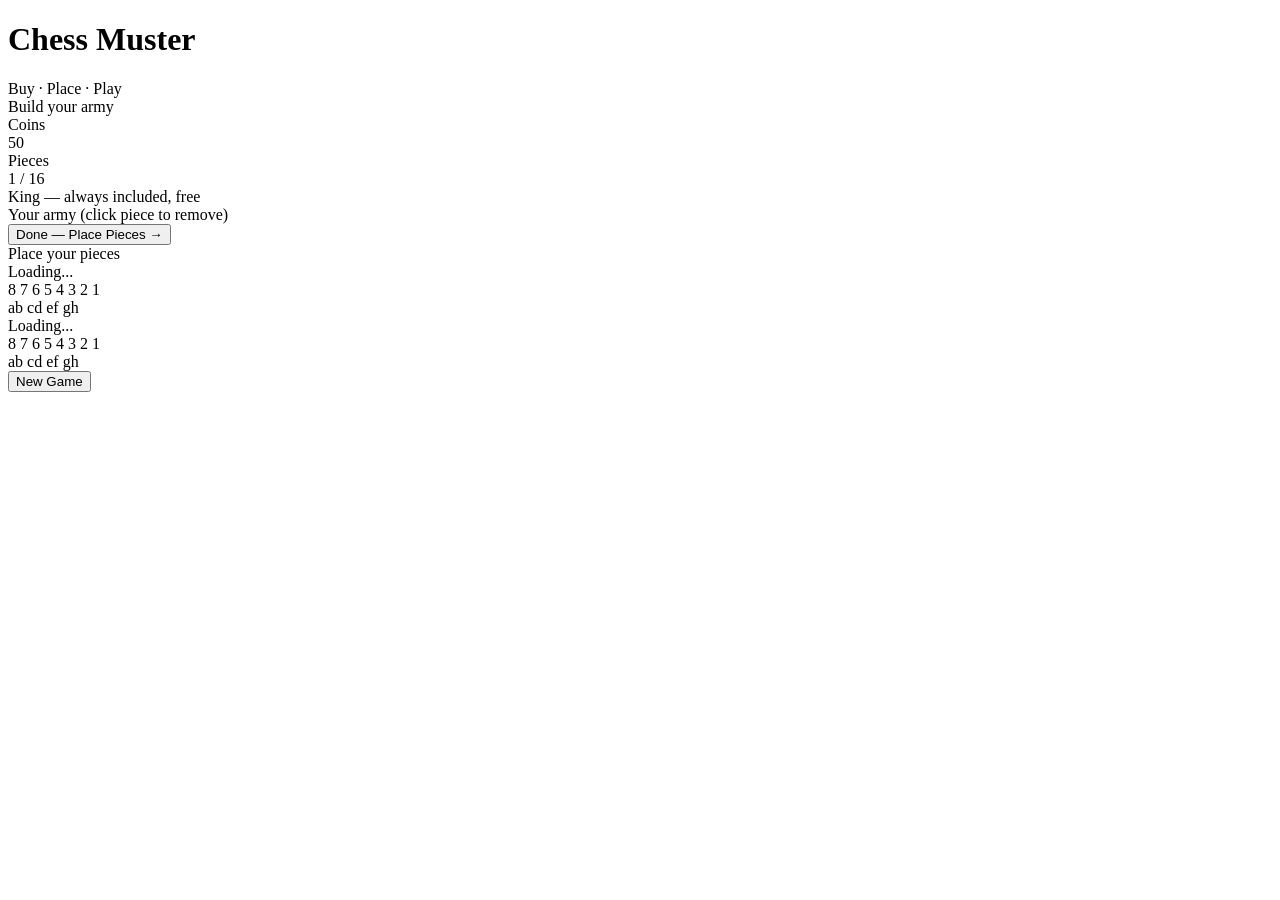
==== index.html @ 44d0936c "Rename index.htm to index.html" ====
<!DOCTYPE html>
<html lang="en"><head>
<meta http-equiv="content-type" content="text/html; charset=UTF-8">
  <meta charset="UTF-8">
  <meta name="viewport" content="width=device-width, initial-scale=1.0">
  <title>Chess Muster</title>
  <link rel="stylesheet" href="index_files/style.css">
</head>
<body>

<header>
  <h1>Chess Muster</h1>
  <span>Buy · Place · Play</span>
</header>

<!-- ─── BUY SCREEN ─────────────────────────────────────────── -->
<div id="buyScreen" class="screen">
  <div class="screen-title">Build your army</div>

  <div class="buy-header">
    <div class="buy-stat">
      <div class="buy-stat-label">Coins</div>
      <div class="buy-stat-value" id="coinCount">50</div>
    </div>
    <div class="buy-stat">
      <div class="buy-stat-label">Pieces</div>
      <div class="buy-stat-value" id="pieceCount">1 / 16</div>
    </div>
  </div>

  <div class="king-row">
    <div id="kingDisplay"></div>
    <span>King — always included, free</span>
  </div>

  <div id="shopItems" class="shop-grid"></div>

  <div class="purchase-section">
    <div class="purchase-label">Your army (click piece to remove)</div>
    <div id="purchaseList" class="purchase-list"></div>
  </div>

  <button class="btn" id="buyDoneBtn" onclick="finishBuy()">
    Done — Place Pieces →
  </button>
</div>

<!-- ─── PLACE SCREEN ───────────────────────────────────────── -->
<div id="placeScreen" class="screen">
  <div class="screen-title">Place your pieces</div>

  <div class="place-info">
    <div id="nextPieceDisplay"></div>
    <div>
      <div id="nextPieceLabel"></div>
      <div id="placeStatus">Loading...</div>
    </div>
  </div>

  <div class="board-wrap">
    <div class="board-coords-side">
      <span class="coord-side">8</span>
      <span class="coord-side">7</span>
      <span class="coord-side">6</span>
      <span class="coord-side">5</span>
      <span class="coord-side">4</span>
      <span class="coord-side">3</span>
      <span class="coord-side">2</span>
      <span class="coord-side">1</span>
    </div>
    <div id="placeBoard" class="board"></div>
    <div class="board-coords">
      <span class="coord">a</span><span class="coord">b</span>
      <span class="coord">c</span><span class="coord">d</span>
      <span class="coord">e</span><span class="coord">f</span>
      <span class="coord">g</span><span class="coord">h</span>
    </div>
  </div>
</div>

<!-- ─── PLAY SCREEN ────────────────────────────────────────── -->
<div id="playScreen" class="screen">

  <div class="play-info">
    <div id="playStatus">Loading...</div>
    <div class="material-count">
      <span id="capturedWhite"></span>
      <span id="capturedBlack"></span>
    </div>
  </div>

  <div class="board-wrap">
    <div class="board-coords-side">
      <span class="coord-side">8</span>
      <span class="coord-side">7</span>
      <span class="coord-side">6</span>
      <span class="coord-side">5</span>
      <span class="coord-side">4</span>
      <span class="coord-side">3</span>
      <span class="coord-side">2</span>
      <span class="coord-side">1</span>
    </div>
    <div id="playBoard" class="board"></div>
    <div class="board-coords">
      <span class="coord">a</span><span class="coord">b</span>
      <span class="coord">c</span><span class="coord">d</span>
      <span class="coord">e</span><span class="coord">f</span>
      <span class="coord">g</span><span class="coord">h</span>
    </div>
  </div>

  <button class="btn btn-ghost" onclick="newGame()">New Game</button>
</div>

<!-- ─── Promotion picker (overlay) ───────────────────────────── -->
<div id="promotionPicker"></div>

<!-- ─── Scripts ──────────────────────────────────────────────── -->
<script src="index_files/utils.js"></script>
<script src="index_files/chess.js"></script>
<script src="index_files/ai.js"></script>
<script src="index_files/game.js"></script>
<script>
  // Polyfill Array.prototype.find for older browsers
  if (!Array.prototype.find) {
    Array.prototype.find = function(fn) {
      for (var i = 0; i < this.length; i++)
        if (fn(this[i], i, this)) return this[i];
    };
  }
  init();
</script>


</body></html>
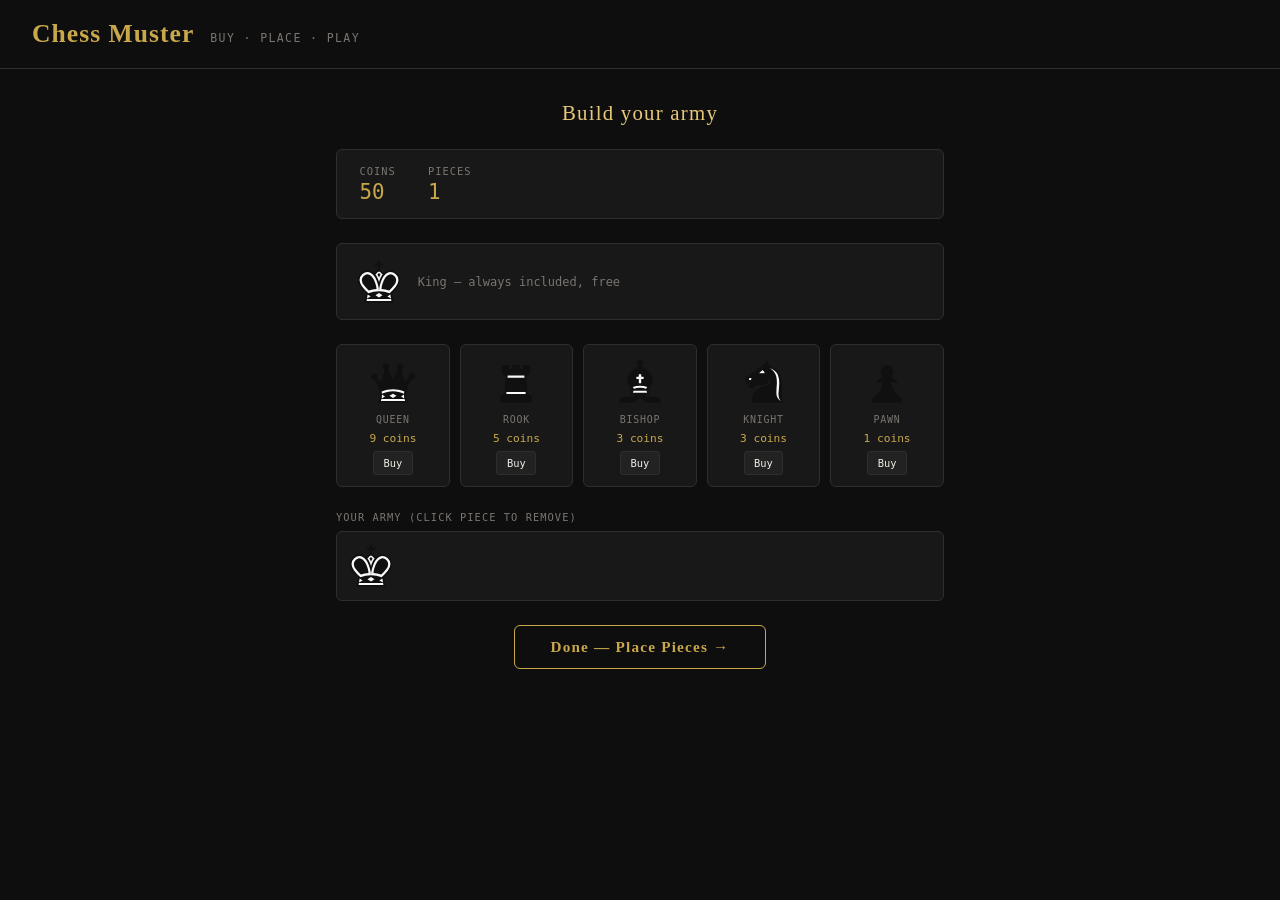
==== commit 007464d0: "Add files via upload" ====
--- a/index.html
+++ b/index.html
@@ -1,135 +1,134 @@
-<!DOCTYPE html>
-<html lang="en"><head>
-<meta http-equiv="content-type" content="text/html; charset=UTF-8">
-  <meta charset="UTF-8">
-  <meta name="viewport" content="width=device-width, initial-scale=1.0">
-  <title>Chess Muster</title>
-  <link rel="stylesheet" href="index_files/style.css">
-</head>
-<body>
-
-<header>
-  <h1>Chess Muster</h1>
-  <span>Buy · Place · Play</span>
-</header>
-
-<!-- ─── BUY SCREEN ─────────────────────────────────────────── -->
-<div id="buyScreen" class="screen">
-  <div class="screen-title">Build your army</div>
-
-  <div class="buy-header">
-    <div class="buy-stat">
-      <div class="buy-stat-label">Coins</div>
-      <div class="buy-stat-value" id="coinCount">50</div>
-    </div>
-    <div class="buy-stat">
-      <div class="buy-stat-label">Pieces</div>
-      <div class="buy-stat-value" id="pieceCount">1 / 16</div>
-    </div>
-  </div>
-
-  <div class="king-row">
-    <div id="kingDisplay"></div>
-    <span>King — always included, free</span>
-  </div>
-
-  <div id="shopItems" class="shop-grid"></div>
-
-  <div class="purchase-section">
-    <div class="purchase-label">Your army (click piece to remove)</div>
-    <div id="purchaseList" class="purchase-list"></div>
-  </div>
-
-  <button class="btn" id="buyDoneBtn" onclick="finishBuy()">
-    Done — Place Pieces →
-  </button>
-</div>
-
-<!-- ─── PLACE SCREEN ───────────────────────────────────────── -->
-<div id="placeScreen" class="screen">
-  <div class="screen-title">Place your pieces</div>
-
-  <div class="place-info">
-    <div id="nextPieceDisplay"></div>
-    <div>
-      <div id="nextPieceLabel"></div>
-      <div id="placeStatus">Loading...</div>
-    </div>
-  </div>
-
-  <div class="board-wrap">
-    <div class="board-coords-side">
-      <span class="coord-side">8</span>
-      <span class="coord-side">7</span>
-      <span class="coord-side">6</span>
-      <span class="coord-side">5</span>
-      <span class="coord-side">4</span>
-      <span class="coord-side">3</span>
-      <span class="coord-side">2</span>
-      <span class="coord-side">1</span>
-    </div>
-    <div id="placeBoard" class="board"></div>
-    <div class="board-coords">
-      <span class="coord">a</span><span class="coord">b</span>
-      <span class="coord">c</span><span class="coord">d</span>
-      <span class="coord">e</span><span class="coord">f</span>
-      <span class="coord">g</span><span class="coord">h</span>
-    </div>
-  </div>
-</div>
-
-<!-- ─── PLAY SCREEN ────────────────────────────────────────── -->
-<div id="playScreen" class="screen">
-
-  <div class="play-info">
-    <div id="playStatus">Loading...</div>
-    <div class="material-count">
-      <span id="capturedWhite"></span>
-      <span id="capturedBlack"></span>
-    </div>
-  </div>
-
-  <div class="board-wrap">
-    <div class="board-coords-side">
-      <span class="coord-side">8</span>
-      <span class="coord-side">7</span>
-      <span class="coord-side">6</span>
-      <span class="coord-side">5</span>
-      <span class="coord-side">4</span>
-      <span class="coord-side">3</span>
-      <span class="coord-side">2</span>
-      <span class="coord-side">1</span>
-    </div>
-    <div id="playBoard" class="board"></div>
-    <div class="board-coords">
-      <span class="coord">a</span><span class="coord">b</span>
-      <span class="coord">c</span><span class="coord">d</span>
-      <span class="coord">e</span><span class="coord">f</span>
-      <span class="coord">g</span><span class="coord">h</span>
-    </div>
-  </div>
-
-  <button class="btn btn-ghost" onclick="newGame()">New Game</button>
-</div>
-
-<!-- ─── Promotion picker (overlay) ───────────────────────────── -->
-<div id="promotionPicker"></div>
-
-<!-- ─── Scripts ──────────────────────────────────────────────── -->
-<script src="index_files/utils.js"></script>
-<script src="index_files/chess.js"></script>
-<script src="index_files/ai.js"></script>
-<script src="index_files/game.js"></script>
-<script>
-  // Polyfill Array.prototype.find for older browsers
-  if (!Array.prototype.find) {
-    Array.prototype.find = function(fn) {
-      for (var i = 0; i < this.length; i++)
-        if (fn(this[i], i, this)) return this[i];
-    };
-  }
-  init();
-</script>
-
-
-</body></html>
+<!DOCTYPE html>
+<html lang="en">
+<head>
+  <meta charset="UTF-8"/>
+  <meta name="viewport" content="width=device-width, initial-scale=1.0"/>
+  <title>Chess Muster</title>
+  <link rel="stylesheet" href="css/style.css"/>
+</head>
+<body>
+
+<header>
+  <h1>Chess Muster</h1>
+  <span>Buy · Place · Play</span>
+</header>
+
+<!-- ─── BUY SCREEN ─────────────────────────────────────────── -->
+<div id="buyScreen" class="screen">
+  <div class="screen-title">Build your army</div>
+
+  <div class="buy-header">
+    <div class="buy-stat">
+      <div class="buy-stat-label">Coins</div>
+      <div class="buy-stat-value" id="coinCount">50</div>
+    </div>
+    <div class="buy-stat">
+      <div class="buy-stat-label">Pieces</div>
+      <div class="buy-stat-value" id="pieceCount">1 / 16</div>
+    </div>
+  </div>
+
+  <div class="king-row">
+    <div id="kingDisplay"></div>
+    <span>King — always included, free</span>
+  </div>
+
+  <div id="shopItems" class="shop-grid"></div>
+
+  <div class="purchase-section">
+    <div class="purchase-label">Your army (click piece to remove)</div>
+    <div id="purchaseList" class="purchase-list"></div>
+  </div>
+
+  <button class="btn" id="buyDoneBtn" onclick="finishBuy()">
+    Done — Place Pieces →
+  </button>
+</div>
+
+<!-- ─── PLACE SCREEN ───────────────────────────────────────── -->
+<div id="placeScreen" class="screen">
+  <div class="screen-title">Place your pieces</div>
+
+  <div class="place-info">
+    <div id="nextPieceDisplay"></div>
+    <div>
+      <div id="nextPieceLabel"></div>
+      <div id="placeStatus">Loading...</div>
+    </div>
+  </div>
+
+  <div class="board-wrap">
+    <div class="board-coords-side">
+      <span class="coord-side">8</span>
+      <span class="coord-side">7</span>
+      <span class="coord-side">6</span>
+      <span class="coord-side">5</span>
+      <span class="coord-side">4</span>
+      <span class="coord-side">3</span>
+      <span class="coord-side">2</span>
+      <span class="coord-side">1</span>
+    </div>
+    <div id="placeBoard" class="board"></div>
+    <div class="board-coords">
+      <span class="coord">a</span><span class="coord">b</span>
+      <span class="coord">c</span><span class="coord">d</span>
+      <span class="coord">e</span><span class="coord">f</span>
+      <span class="coord">g</span><span class="coord">h</span>
+    </div>
+  </div>
+</div>
+
+<!-- ─── PLAY SCREEN ────────────────────────────────────────── -->
+<div id="playScreen" class="screen">
+
+  <div class="play-info">
+    <div id="playStatus">Loading...</div>
+    <div class="material-count">
+      <span id="capturedWhite"></span>
+      <span id="capturedBlack"></span>
+    </div>
+  </div>
+
+  <div class="board-wrap">
+    <div class="board-coords-side">
+      <span class="coord-side">8</span>
+      <span class="coord-side">7</span>
+      <span class="coord-side">6</span>
+      <span class="coord-side">5</span>
+      <span class="coord-side">4</span>
+      <span class="coord-side">3</span>
+      <span class="coord-side">2</span>
+      <span class="coord-side">1</span>
+    </div>
+    <div id="playBoard" class="board"></div>
+    <div class="board-coords">
+      <span class="coord">a</span><span class="coord">b</span>
+      <span class="coord">c</span><span class="coord">d</span>
+      <span class="coord">e</span><span class="coord">f</span>
+      <span class="coord">g</span><span class="coord">h</span>
+    </div>
+  </div>
+
+  <button class="btn btn-ghost" onclick="newGame()">New Game</button>
+</div>
+
+<!-- ─── Promotion picker (overlay) ───────────────────────────── -->
+<div id="promotionPicker"></div>
+
+<!-- ─── Scripts ──────────────────────────────────────────────── -->
+<script src="js/utils.js"></script>
+<script src="js/chess.js"></script>
+<script src="js/ai.js"></script>
+<script src="js/game.js"></script>
+<script>
+  // Polyfill Array.prototype.find for older browsers
+  if (!Array.prototype.find) {
+    Array.prototype.find = function(fn) {
+      for (var i = 0; i < this.length; i++)
+        if (fn(this[i], i, this)) return this[i];
+    };
+  }
+  init();
+</script>
+</body>
+</html>
--- a/css/style.css
+++ b/css/style.css
@@ -0,0 +1,420 @@
+/* style.css — Chess Draft */
+
+@import url('https://fonts.googleapis.com/css2?family=Playfair+Display:wght@400;700;900&family=DM+Mono:wght@300;400;500&display=swap');
+
+/* ─── Variables ─────────────────────────────────────────────── */
+:root {
+  --bg:        #0e0e0e;
+  --surface:   #181818;
+  --surface2:  #222222;
+  --border:    #2e2e2e;
+  --accent:    #c9a84c;
+  --accent2:   #e8c97a;
+  --text:      #f0ede6;
+  --muted:     #7a7570;
+  --light-sq:  #f0d9b5;
+  --dark-sq:   #b58863;
+  --selected:  #f6f669;
+  --move-hint: rgba(20, 85, 30, 0.5);
+  --capture:   rgba(180, 30, 30, 0.6);
+  --check:     rgba(220, 40, 40, 0.75);
+  --valid-place: rgba(80, 200, 120, 0.35);
+  --radius:    6px;
+  --board-size: min(480px, 92vw);
+}
+
+/* ─── Reset & base ──────────────────────────────────────────── */
+*, *::before, *::after { box-sizing: border-box; margin: 0; padding: 0; }
+
+body {
+  background: var(--bg);
+  color: var(--text);
+  font-family: 'DM Mono', monospace;
+  min-height: 100vh;
+  display: flex;
+  flex-direction: column;
+  align-items: center;
+}
+
+/* ─── Header ────────────────────────────────────────────────── */
+header {
+  width: 100%;
+  padding: 1.2rem 2rem;
+  border-bottom: 1px solid var(--border);
+  display: flex;
+  align-items: baseline;
+  gap: 1rem;
+}
+
+header h1 {
+  font-family: 'Playfair Display', serif;
+  font-size: 1.6rem;
+  font-weight: 900;
+  letter-spacing: 0.04em;
+  color: var(--accent);
+}
+
+header span {
+  font-size: 0.72rem;
+  color: var(--muted);
+  letter-spacing: 0.12em;
+  text-transform: uppercase;
+}
+
+/* ─── Screens ───────────────────────────────────────────────── */
+.screen {
+  display: none;
+  flex-direction: column;
+  align-items: center;
+  width: 100%;
+  max-width: 640px;
+  padding: 2rem 1rem 3rem;
+  gap: 1.5rem;
+}
+
+.screen-title {
+  font-family: 'Playfair Display', serif;
+  font-size: 1.3rem;
+  color: var(--accent2);
+  letter-spacing: 0.06em;
+  text-align: center;
+}
+
+/* ─── Buy Screen ────────────────────────────────────────────── */
+.buy-header {
+  display: flex;
+  gap: 2rem;
+  align-items: center;
+  background: var(--surface);
+  border: 1px solid var(--border);
+  border-radius: var(--radius);
+  padding: 0.9rem 1.4rem;
+  width: 100%;
+}
+
+.buy-stat {
+  display: flex;
+  flex-direction: column;
+  gap: 0.2rem;
+}
+
+.buy-stat-label {
+  font-size: 0.65rem;
+  color: var(--muted);
+  text-transform: uppercase;
+  letter-spacing: 0.1em;
+}
+
+.buy-stat-value {
+  font-size: 1.3rem;
+  color: var(--accent);
+  font-weight: 500;
+}
+
+.king-row {
+  display: flex;
+  align-items: center;
+  gap: 0.8rem;
+  background: var(--surface);
+  border: 1px solid var(--border);
+  border-radius: var(--radius);
+  padding: 0.7rem 1rem;
+  width: 100%;
+  font-size: 0.75rem;
+  color: var(--muted);
+}
+
+.shop-grid {
+  display: grid;
+  grid-template-columns: repeat(5, 1fr);
+  gap: 0.6rem;
+  width: 100%;
+}
+
+.shop-item {
+  background: var(--surface);
+  border: 1px solid var(--border);
+  border-radius: var(--radius);
+  padding: 0.7rem 0.4rem;
+  display: flex;
+  flex-direction: column;
+  align-items: center;
+  gap: 0.4rem;
+  transition: border-color 0.15s;
+}
+
+.shop-item:not(.disabled):hover {
+  border-color: var(--accent);
+}
+
+.shop-item.disabled { opacity: 0.35; }
+
+.shop-piece { display: flex; justify-content: center; }
+
+.shop-name {
+  font-size: 0.62rem;
+  color: var(--muted);
+  text-transform: uppercase;
+  letter-spacing: 0.08em;
+}
+
+.shop-cost {
+  font-size: 0.7rem;
+  color: var(--accent);
+}
+
+.shop-btn {
+  background: var(--surface2);
+  border: 1px solid var(--border);
+  color: var(--text);
+  font-family: 'DM Mono', monospace;
+  font-size: 0.65rem;
+  padding: 0.3rem 0.6rem;
+  border-radius: 3px;
+  cursor: pointer;
+  transition: background 0.15s, border-color 0.15s;
+}
+
+.shop-btn:not([disabled]):hover {
+  background: var(--accent);
+  color: #000;
+  border-color: var(--accent);
+}
+
+.shop-btn[disabled] { cursor: not-allowed; }
+
+/* Purchased pieces */
+.purchase-section {
+  width: 100%;
+}
+
+.purchase-label {
+  font-size: 0.65rem;
+  color: var(--muted);
+  text-transform: uppercase;
+  letter-spacing: 0.1em;
+  margin-bottom: 0.5rem;
+}
+
+.purchase-list {
+  display: flex;
+  flex-wrap: wrap;
+  gap: 0.4rem;
+  min-height: 56px;
+  background: var(--surface);
+  border: 1px solid var(--border);
+  border-radius: var(--radius);
+  padding: 0.5rem;
+}
+
+.purchased-piece {
+  cursor: pointer;
+  transition: opacity 0.15s;
+  border-radius: 3px;
+}
+
+.purchased-piece:hover { opacity: 0.6; }
+
+/* ─── Buttons ───────────────────────────────────────────────── */
+.btn {
+  font-family: 'Playfair Display', serif;
+  font-size: 0.95rem;
+  font-weight: 700;
+  letter-spacing: 0.08em;
+  padding: 0.75rem 2.2rem;
+  border: 1px solid var(--accent);
+  background: transparent;
+  color: var(--accent);
+  border-radius: var(--radius);
+  cursor: pointer;
+  transition: background 0.15s, color 0.15s;
+}
+
+.btn:hover:not([disabled]) {
+  background: var(--accent);
+  color: #000;
+}
+
+.btn[disabled] { opacity: 0.35; cursor: not-allowed; }
+
+.btn-ghost {
+  border-color: var(--border);
+  color: var(--muted);
+}
+
+.btn-ghost:hover:not([disabled]) {
+  background: var(--surface2);
+  color: var(--text);
+}
+
+/* ─── Place Screen ──────────────────────────────────────────── */
+.place-info {
+  display: flex;
+  align-items: center;
+  gap: 1rem;
+  width: 100%;
+  background: var(--surface);
+  border: 1px solid var(--border);
+  border-radius: var(--radius);
+  padding: 0.8rem 1rem;
+}
+
+#nextPieceLabel {
+  font-size: 0.72rem;
+  color: var(--accent);
+  text-transform: uppercase;
+  letter-spacing: 0.1em;
+}
+
+#placeStatus {
+  font-size: 0.78rem;
+  color: var(--text);
+}
+
+/* ─── Board ─────────────────────────────────────────────────── */
+.board-wrap {
+  position: relative;
+  width: var(--board-size);
+}
+
+.board {
+  display: grid;
+  grid-template-columns: repeat(8, 1fr);
+  width: var(--board-size);
+  height: var(--board-size);
+  border: 2px solid var(--border);
+  border-radius: 2px;
+  overflow: hidden;
+  box-shadow: 0 8px 40px rgba(0,0,0,0.6);
+}
+
+.square {
+  display: flex;
+  align-items: center;
+  justify-content: center;
+  cursor: default;
+  position: relative;
+  transition: filter 0.1s;
+}
+
+.square.light { background: var(--light-sq); }
+.square.dark  { background: var(--dark-sq); }
+
+.square.selected { outline: 3px solid var(--selected); outline-offset: -3px; }
+
+.square.move-hint::after {
+  content: '';
+  position: absolute;
+  width: 32%;
+  height: 32%;
+  background: var(--move-hint);
+  border-radius: 50%;
+}
+
+.square.capture-hint { outline: 3px solid rgba(180,30,30,0.7); outline-offset: -3px; }
+
+.square.in-check { background: var(--check) !important; }
+
+.square.valid-place {
+  background-color: var(--valid-place) !important;
+  cursor: pointer;
+}
+
+.square.valid-place:hover { filter: brightness(1.15); cursor: pointer; }
+.square:not(.valid-place):not(.move-hint):not(.capture-hint) { }
+
+/* Board coords */
+.board-coords {
+  display: grid;
+  grid-template-columns: repeat(8, 1fr);
+  width: var(--board-size);
+}
+
+.coord {
+  text-align: center;
+  font-size: 0.6rem;
+  color: var(--muted);
+  padding: 2px 0;
+  font-family: 'DM Mono', monospace;
+}
+
+.board-coords-side {
+  position: absolute;
+  left: -18px;
+  top: 0;
+  height: var(--board-size);
+  display: flex;
+  flex-direction: column;
+  justify-content: space-around;
+}
+
+.coord-side {
+  font-size: 0.6rem;
+  color: var(--muted);
+  font-family: 'DM Mono', monospace;
+}
+
+/* ─── Play Screen ───────────────────────────────────────────── */
+.play-info {
+  display: flex;
+  justify-content: space-between;
+  align-items: center;
+  width: var(--board-size);
+  padding: 0.5rem 0;
+}
+
+#playStatus {
+  font-size: 0.8rem;
+  color: var(--accent2);
+  letter-spacing: 0.06em;
+}
+
+.material-count {
+  font-size: 0.68rem;
+  color: var(--muted);
+  display: flex;
+  gap: 1rem;
+}
+
+/* ─── Promotion picker ──────────────────────────────────────── */
+#promotionPicker {
+  display: none;
+  position: fixed;
+  top: 50%;
+  left: 50%;
+  transform: translate(-50%, -50%);
+  background: var(--surface);
+  border: 1px solid var(--accent);
+  border-radius: var(--radius);
+  padding: 1rem;
+  gap: 0.5rem;
+  z-index: 100;
+  box-shadow: 0 12px 48px rgba(0,0,0,0.8);
+}
+
+.promo-piece {
+  cursor: pointer;
+  padding: 0.4rem;
+  border-radius: 4px;
+  border: 1px solid var(--border);
+  transition: border-color 0.15s;
+}
+
+.promo-piece:hover { border-color: var(--accent); background: var(--surface2); }
+
+/* ─── Game over overlay ─────────────────────────────────────── */
+.gameover-bar {
+  width: var(--board-size);
+  background: var(--surface);
+  border: 1px solid var(--accent);
+  border-radius: var(--radius);
+  padding: 1rem 1.5rem;
+  display: flex;
+  justify-content: space-between;
+  align-items: center;
+}
+
+/* ─── Scrollbar ─────────────────────────────────────────────── */
+::-webkit-scrollbar { width: 6px; }
+::-webkit-scrollbar-track { background: var(--bg); }
+::-webkit-scrollbar-thumb { background: var(--border); border-radius: 3px; }
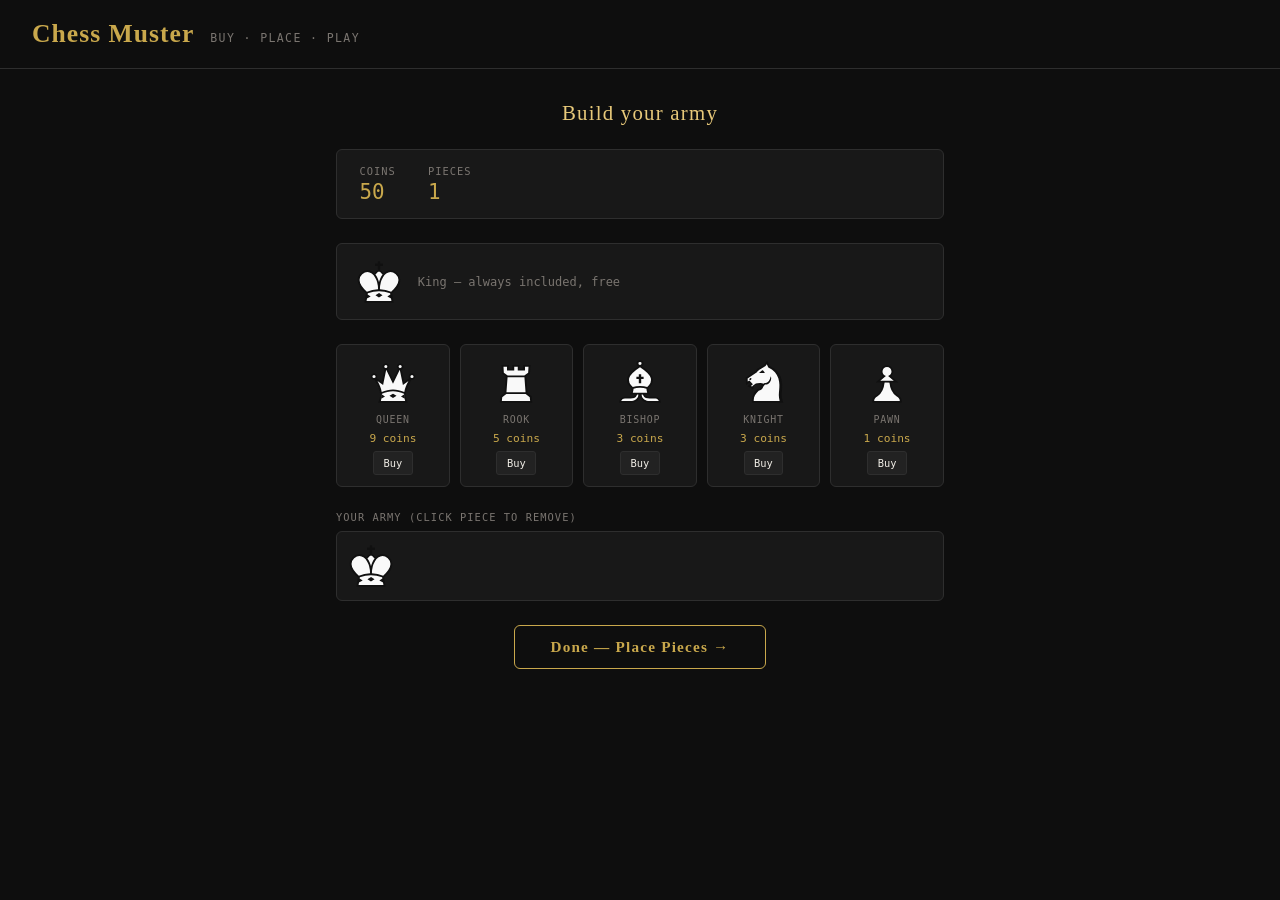
==== commit 00805204: "Add files via upload" ====
--- a/index.html
+++ b/index.html
@@ -12,6 +12,40 @@
   <h1>Chess Muster</h1>
   <span>Buy · Place · Play</span>
 </header>
+
+<!-- ─── START SCREEN ───────────────────────────────────────── -->
+<div id="startScreen" class="screen">
+
+  <div class="start-hero">
+    <h2>Chess Muster</h2>
+    <p>Buy · Place · Play</p>
+  </div>
+
+  <div class="start-phases">
+    <div class="phase-card">
+      <div class="phase-number">Phase 1</div>
+      <div class="phase-title">Buy</div>
+      <div class="phase-desc">Spend 50 coins to build your army. Choose any combination of pieces — no restrictions.</div>
+    </div>
+    <div class="phase-card">
+      <div class="phase-number">Phase 2</div>
+      <div class="phase-title">Place</div>
+      <div class="phase-desc">Position your pieces on your side of the board, one at a time. Strategy starts here.</div>
+    </div>
+    <div class="phase-card">
+      <div class="phase-number">Phase 3</div>
+      <div class="phase-title">Play</div>
+      <div class="phase-desc">Standard chess from your custom position. May the best army win.</div>
+    </div>
+  </div>
+
+  <div class="start-buttons">
+    <button class="btn" onclick="startVsAI()">Play vs AI</button>
+    <button class="btn btn-disabled" disabled>Invite a Friend</button>
+    <div class="btn-soon">Multiplayer — coming soon</div>
+  </div>
+
+</div>
 
 <!-- ─── BUY SCREEN ─────────────────────────────────────────── -->
 <div id="buyScreen" class="screen">
@@ -109,7 +143,7 @@
     </div>
   </div>
 
-  <button class="btn btn-ghost" onclick="newGame()">New Game</button>
+  <button class="btn btn-ghost" onclick="newGame()">← Back to Menu</button>
 </div>
 
 <!-- ─── Promotion picker (overlay) ───────────────────────────── -->
@@ -121,7 +155,6 @@
 <script src="js/ai.js"></script>
 <script src="js/game.js"></script>
 <script>
-  // Polyfill Array.prototype.find for older browsers
   if (!Array.prototype.find) {
     Array.prototype.find = function(fn) {
       for (var i = 0; i < this.length; i++)
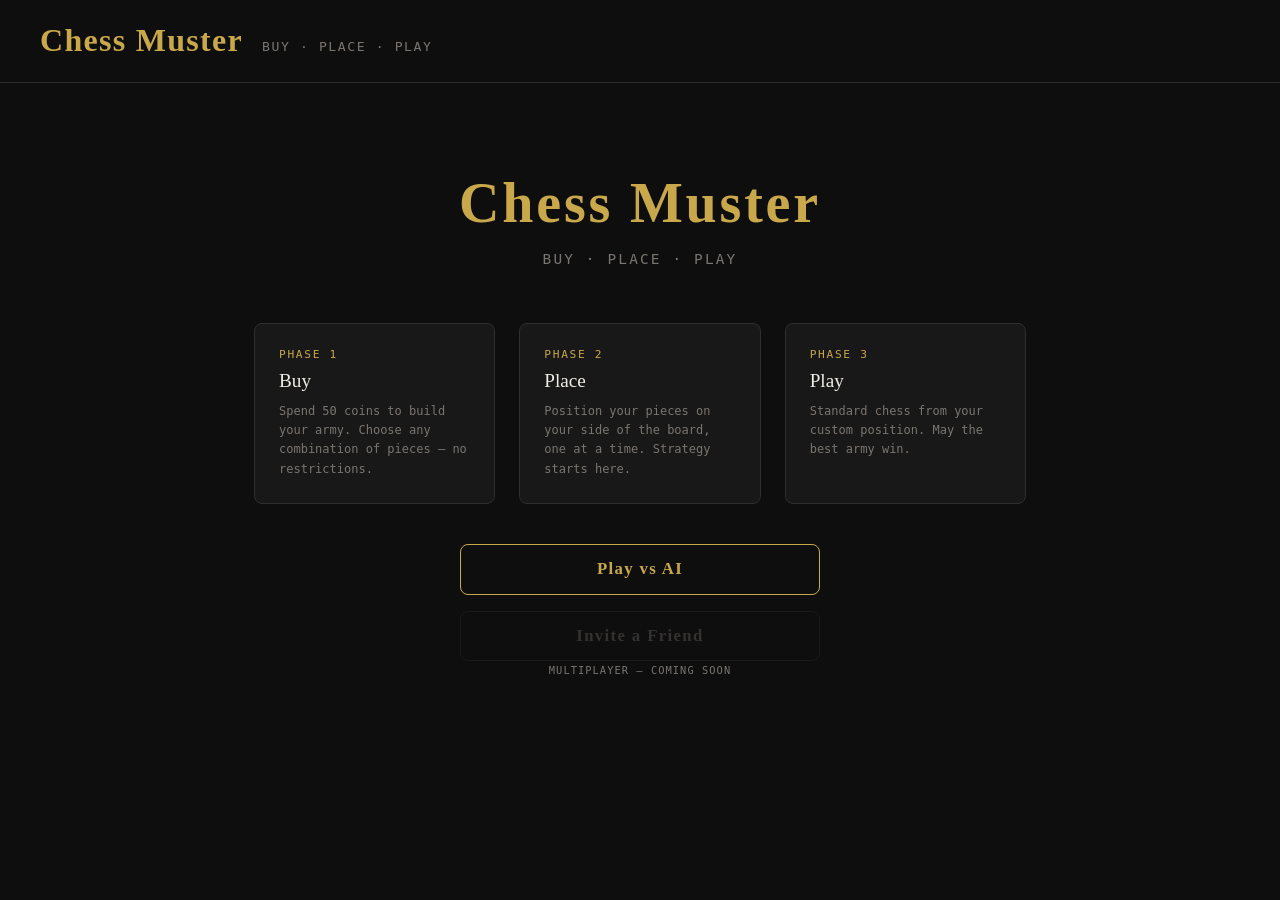
==== commit 814d9eae: "Add files via upload" ====
--- a/index.html
+++ b/index.html
@@ -59,6 +59,10 @@
     <div class="buy-stat">
       <div class="buy-stat-label">Pieces</div>
       <div class="buy-stat-value" id="pieceCount">1 / 16</div>
+    </div>
+    <div class="buy-stat" style="margin-left:auto">
+      <div class="buy-stat-label">Time</div>
+      <div class="buy-stat-value" id="buyTimer">60</div>
     </div>
   </div>
 
--- a/css/style.css
+++ b/css/style.css
@@ -1,4 +1,4 @@
-/* style.css — Chess Draft */
+/* style.css — Chess Muster */
 
 @import url('https://fonts.googleapis.com/css2?family=Playfair+Display:wght@400;700;900&family=DM+Mono:wght@300;400;500&display=swap');
 
@@ -19,8 +19,8 @@
   --capture:   rgba(180, 30, 30, 0.6);
   --check:     rgba(220, 40, 40, 0.75);
   --valid-place: rgba(80, 200, 120, 0.35);
-  --radius:    6px;
-  --board-size: min(480px, 92vw);
+  --radius:    8px;
+  --board-size: min(640px, 92vw);
 }
 
 /* ─── Reset & base ──────────────────────────────────────────── */
@@ -39,23 +39,23 @@
 /* ─── Header ────────────────────────────────────────────────── */
 header {
   width: 100%;
-  padding: 1.2rem 2rem;
+  padding: 1.4rem 2.5rem;
   border-bottom: 1px solid var(--border);
   display: flex;
   align-items: baseline;
-  gap: 1rem;
+  gap: 1.2rem;
 }
 
 header h1 {
   font-family: 'Playfair Display', serif;
-  font-size: 1.6rem;
+  font-size: 2rem;
   font-weight: 900;
   letter-spacing: 0.04em;
   color: var(--accent);
 }
 
 header span {
-  font-size: 0.72rem;
+  font-size: 0.82rem;
   color: var(--muted);
   letter-spacing: 0.12em;
   text-transform: uppercase;
@@ -67,46 +67,134 @@
   flex-direction: column;
   align-items: center;
   width: 100%;
-  max-width: 640px;
-  padding: 2rem 1rem 3rem;
-  gap: 1.5rem;
+  max-width: 820px;
+  padding: 2.5rem 1.5rem 4rem;
+  gap: 1.8rem;
 }
 
 .screen-title {
   font-family: 'Playfair Display', serif;
-  font-size: 1.3rem;
+  font-size: 1.6rem;
   color: var(--accent2);
   letter-spacing: 0.06em;
   text-align: center;
 }
 
+/* ─── Start Screen ──────────────────────────────────────────── */
+#startScreen {
+  gap: 2.5rem;
+}
+
+.start-hero {
+  display: flex;
+  flex-direction: column;
+  align-items: center;
+  gap: 1rem;
+  padding: 3rem 0 1rem;
+}
+
+.start-hero h2 {
+  font-family: 'Playfair Display', serif;
+  font-size: 3.5rem;
+  font-weight: 900;
+  color: var(--accent);
+  letter-spacing: 0.05em;
+}
+
+.start-hero p {
+  font-size: 0.9rem;
+  color: var(--muted);
+  letter-spacing: 0.15em;
+  text-transform: uppercase;
+}
+
+.start-phases {
+  display: flex;
+  gap: 1.5rem;
+  width: 100%;
+}
+
+.phase-card {
+  flex: 1;
+  background: var(--surface);
+  border: 1px solid var(--border);
+  border-radius: var(--radius);
+  padding: 1.5rem;
+  display: flex;
+  flex-direction: column;
+  gap: 0.6rem;
+}
+
+.phase-number {
+  font-size: 0.7rem;
+  color: var(--accent);
+  letter-spacing: 0.15em;
+  text-transform: uppercase;
+}
+
+.phase-title {
+  font-family: 'Playfair Display', serif;
+  font-size: 1.2rem;
+  color: var(--text);
+}
+
+.phase-desc {
+  font-size: 0.75rem;
+  color: var(--muted);
+  line-height: 1.6;
+}
+
+.start-buttons {
+  display: flex;
+  flex-direction: column;
+  align-items: center;
+  gap: 1rem;
+  width: 100%;
+  max-width: 360px;
+}
+
+/* ─── Buy timer ─────────────────────────────────────────────── */
+#buyTimer {
+  transition: color 0.3s;
+}
+
+#buyTimer.urgent {
+  color: #e53935;
+  animation: timerBlink 0.6s ease-in-out infinite;
+}
+
+@keyframes timerBlink {
+  0%, 100% { opacity: 1; }
+  50%       { opacity: 0.3; }
+}
+
 /* ─── Buy Screen ────────────────────────────────────────────── */
 .buy-header {
   display: flex;
-  gap: 2rem;
-  align-items: center;
-  background: var(--surface);
-  border: 1px solid var(--border);
-  border-radius: var(--radius);
-  padding: 0.9rem 1.4rem;
+  gap: 2.5rem;
+  align-items: center;
+  background: var(--surface);
+  border: 1px solid var(--border);
+  border-radius: var(--radius);
+  padding: 1.2rem 2rem;
   width: 100%;
 }
 
 .buy-stat {
   display: flex;
   flex-direction: column;
-  gap: 0.2rem;
+  gap: 0.3rem;
 }
 
 .buy-stat-label {
-  font-size: 0.65rem;
+  font-size: 0.72rem;
   color: var(--muted);
   text-transform: uppercase;
   letter-spacing: 0.1em;
 }
 
 .buy-stat-value {
-  font-size: 1.3rem;
+  font-size: 1.8rem;
   color: var(--accent);
   font-weight: 500;
 }
@@ -118,28 +206,28 @@
   background: var(--surface);
   border: 1px solid var(--border);
   border-radius: var(--radius);
-  padding: 0.7rem 1rem;
-  width: 100%;
-  font-size: 0.75rem;
+  padding: 0.8rem 1.2rem;
+  width: 100%;
+  font-size: 0.8rem;
   color: var(--muted);
 }
 
 .shop-grid {
   display: grid;
   grid-template-columns: repeat(5, 1fr);
+  gap: 1rem;
+  width: 100%;
+}
+
+.shop-item {
+  background: var(--surface);
+  border: 1px solid var(--border);
+  border-radius: var(--radius);
+  padding: 1.2rem 0.6rem;
+  display: flex;
+  flex-direction: column;
+  align-items: center;
   gap: 0.6rem;
-  width: 100%;
-}
-
-.shop-item {
-  background: var(--surface);
-  border: 1px solid var(--border);
-  border-radius: var(--radius);
-  padding: 0.7rem 0.4rem;
-  display: flex;
-  flex-direction: column;
-  align-items: center;
-  gap: 0.4rem;
   transition: border-color 0.15s;
 }
 
@@ -152,14 +240,14 @@
 .shop-piece { display: flex; justify-content: center; }
 
 .shop-name {
-  font-size: 0.62rem;
+  font-size: 0.75rem;
   color: var(--muted);
   text-transform: uppercase;
   letter-spacing: 0.08em;
 }
 
 .shop-cost {
-  font-size: 0.7rem;
+  font-size: 0.85rem;
   color: var(--accent);
 }
 
@@ -168,9 +256,9 @@
   border: 1px solid var(--border);
   color: var(--text);
   font-family: 'DM Mono', monospace;
-  font-size: 0.65rem;
-  padding: 0.3rem 0.6rem;
-  border-radius: 3px;
+  font-size: 0.78rem;
+  padding: 0.4rem 0.9rem;
+  border-radius: 4px;
   cursor: pointer;
   transition: background 0.15s, border-color 0.15s;
 }
@@ -189,22 +277,22 @@
 }
 
 .purchase-label {
-  font-size: 0.65rem;
+  font-size: 0.72rem;
   color: var(--muted);
   text-transform: uppercase;
   letter-spacing: 0.1em;
-  margin-bottom: 0.5rem;
+  margin-bottom: 0.6rem;
 }
 
 .purchase-list {
   display: flex;
   flex-wrap: wrap;
-  gap: 0.4rem;
-  min-height: 56px;
-  background: var(--surface);
-  border: 1px solid var(--border);
-  border-radius: var(--radius);
-  padding: 0.5rem;
+  gap: 0.5rem;
+  min-height: 72px;
+  background: var(--surface);
+  border: 1px solid var(--border);
+  border-radius: var(--radius);
+  padding: 0.6rem;
 }
 
 .purchased-piece {
@@ -218,16 +306,17 @@
 /* ─── Buttons ───────────────────────────────────────────────── */
 .btn {
   font-family: 'Playfair Display', serif;
-  font-size: 0.95rem;
+  font-size: 1.05rem;
   font-weight: 700;
   letter-spacing: 0.08em;
-  padding: 0.75rem 2.2rem;
+  padding: 0.9rem 2.6rem;
   border: 1px solid var(--accent);
   background: transparent;
   color: var(--accent);
   border-radius: var(--radius);
   cursor: pointer;
   transition: background 0.15s, color 0.15s;
+  width: 100%;
 }
 
 .btn:hover:not([disabled]) {
@@ -247,27 +336,43 @@
   color: var(--text);
 }
 
+.btn-disabled {
+  border-color: var(--border);
+  color: var(--muted);
+  opacity: 0.4;
+  cursor: not-allowed;
+  position: relative;
+}
+
+.btn-soon {
+  font-size: 0.65rem;
+  color: var(--muted);
+  letter-spacing: 0.1em;
+  text-transform: uppercase;
+  margin-top: -0.8rem;
+}
+
 /* ─── Place Screen ──────────────────────────────────────────── */
 .place-info {
   display: flex;
   align-items: center;
-  gap: 1rem;
-  width: 100%;
-  background: var(--surface);
-  border: 1px solid var(--border);
-  border-radius: var(--radius);
-  padding: 0.8rem 1rem;
+  gap: 1.2rem;
+  width: 100%;
+  background: var(--surface);
+  border: 1px solid var(--border);
+  border-radius: var(--radius);
+  padding: 1rem 1.4rem;
 }
 
 #nextPieceLabel {
-  font-size: 0.72rem;
+  font-size: 0.8rem;
   color: var(--accent);
   text-transform: uppercase;
   letter-spacing: 0.1em;
 }
 
 #placeStatus {
-  font-size: 0.78rem;
+  font-size: 0.85rem;
   color: var(--text);
 }
 
@@ -285,7 +390,7 @@
   border: 2px solid var(--border);
   border-radius: 2px;
   overflow: hidden;
-  box-shadow: 0 8px 40px rgba(0,0,0,0.6);
+  box-shadow: 0 8px 48px rgba(0,0,0,0.7);
 }
 
 .square {
@@ -321,7 +426,6 @@
 }
 
 .square.valid-place:hover { filter: brightness(1.15); cursor: pointer; }
-.square:not(.valid-place):not(.move-hint):not(.capture-hint) { }
 
 /* Board coords */
 .board-coords {
@@ -332,15 +436,15 @@
 
 .coord {
   text-align: center;
-  font-size: 0.6rem;
-  color: var(--muted);
-  padding: 2px 0;
+  font-size: 0.7rem;
+  color: var(--muted);
+  padding: 3px 0;
   font-family: 'DM Mono', monospace;
 }
 
 .board-coords-side {
   position: absolute;
-  left: -18px;
+  left: -22px;
   top: 0;
   height: var(--board-size);
   display: flex;
@@ -349,7 +453,7 @@
 }
 
 .coord-side {
-  font-size: 0.6rem;
+  font-size: 0.7rem;
   color: var(--muted);
   font-family: 'DM Mono', monospace;
 }
@@ -364,13 +468,13 @@
 }
 
 #playStatus {
-  font-size: 0.8rem;
+  font-size: 0.9rem;
   color: var(--accent2);
   letter-spacing: 0.06em;
 }
 
 .material-count {
-  font-size: 0.68rem;
+  font-size: 0.75rem;
   color: var(--muted);
   display: flex;
   gap: 1rem;
@@ -386,33 +490,21 @@
   background: var(--surface);
   border: 1px solid var(--accent);
   border-radius: var(--radius);
-  padding: 1rem;
-  gap: 0.5rem;
+  padding: 1.2rem;
+  gap: 0.6rem;
   z-index: 100;
   box-shadow: 0 12px 48px rgba(0,0,0,0.8);
 }
 
 .promo-piece {
   cursor: pointer;
-  padding: 0.4rem;
+  padding: 0.5rem;
   border-radius: 4px;
   border: 1px solid var(--border);
   transition: border-color 0.15s;
 }
 
 .promo-piece:hover { border-color: var(--accent); background: var(--surface2); }
-
-/* ─── Game over overlay ─────────────────────────────────────── */
-.gameover-bar {
-  width: var(--board-size);
-  background: var(--surface);
-  border: 1px solid var(--accent);
-  border-radius: var(--radius);
-  padding: 1rem 1.5rem;
-  display: flex;
-  justify-content: space-between;
-  align-items: center;
-}
 
 /* ─── Scrollbar ─────────────────────────────────────────────── */
 ::-webkit-scrollbar { width: 6px; }
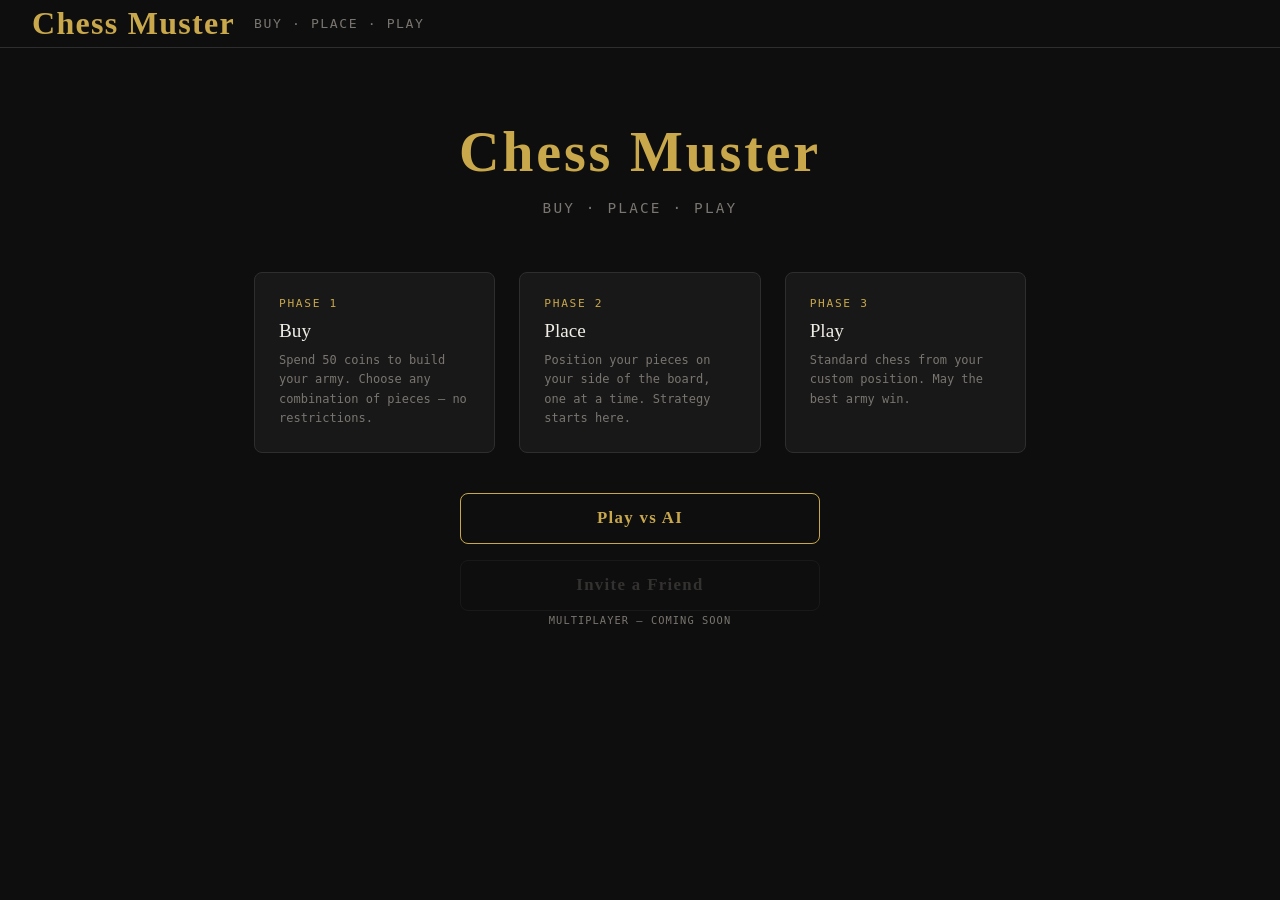
==== commit b47d0c05: "Add files via upload" ====
--- a/index.html
+++ b/index.html
@@ -15,12 +15,10 @@
 
 <!-- ─── START SCREEN ───────────────────────────────────────── -->
 <div id="startScreen" class="screen">
-
   <div class="start-hero">
     <h2>Chess Muster</h2>
     <p>Buy · Place · Play</p>
   </div>
-
   <div class="start-phases">
     <div class="phase-card">
       <div class="phase-number">Phase 1</div>
@@ -38,19 +36,16 @@
       <div class="phase-desc">Standard chess from your custom position. May the best army win.</div>
     </div>
   </div>
-
   <div class="start-buttons">
     <button class="btn" onclick="startVsAI()">Play vs AI</button>
     <button class="btn btn-disabled" disabled>Invite a Friend</button>
     <div class="btn-soon">Multiplayer — coming soon</div>
   </div>
-
 </div>
 
 <!-- ─── BUY SCREEN ─────────────────────────────────────────── -->
 <div id="buyScreen" class="screen">
   <div class="screen-title">Build your army</div>
-
   <div class="buy-header">
     <div class="buy-stat">
       <div class="buy-stat-label">Coins</div>
@@ -65,95 +60,96 @@
       <div class="buy-stat-value" id="buyTimer">60</div>
     </div>
   </div>
-
   <div class="king-row">
     <div id="kingDisplay"></div>
     <span>King — always included, free</span>
   </div>
-
   <div id="shopItems" class="shop-grid"></div>
-
   <div class="purchase-section">
     <div class="purchase-label">Your army (click piece to remove)</div>
     <div id="purchaseList" class="purchase-list"></div>
   </div>
-
-  <button class="btn" id="buyDoneBtn" onclick="finishBuy()">
-    Done — Place Pieces →
-  </button>
+  <button class="btn" id="buyDoneBtn" onclick="finishBuy()">Done — Place Pieces →</button>
 </div>
 
 <!-- ─── PLACE SCREEN ───────────────────────────────────────── -->
 <div id="placeScreen" class="screen">
   <div class="screen-title">Place your pieces</div>
-
   <div class="place-info">
     <div id="nextPieceDisplay"></div>
-    <div>
+    <div class="place-text">
       <div id="nextPieceLabel"></div>
       <div id="placeStatus">Loading...</div>
     </div>
   </div>
-
   <div class="board-wrap">
-    <div class="board-coords-side">
-      <span class="coord-side">8</span>
-      <span class="coord-side">7</span>
-      <span class="coord-side">6</span>
-      <span class="coord-side">5</span>
-      <span class="coord-side">4</span>
-      <span class="coord-side">3</span>
-      <span class="coord-side">2</span>
-      <span class="coord-side">1</span>
+    <div class="board-coords-side" id="placeCoordsSide">
+      <span class="coord-side">8</span><span class="coord-side">7</span>
+      <span class="coord-side">6</span><span class="coord-side">5</span>
+      <span class="coord-side">4</span><span class="coord-side">3</span>
+      <span class="coord-side">2</span><span class="coord-side">1</span>
     </div>
     <div id="placeBoard" class="board"></div>
-    <div class="board-coords">
-      <span class="coord">a</span><span class="coord">b</span>
-      <span class="coord">c</span><span class="coord">d</span>
-      <span class="coord">e</span><span class="coord">f</span>
-      <span class="coord">g</span><span class="coord">h</span>
+    <div class="board-coords" id="placeCoordsBottom">
+      <span class="coord">a</span><span class="coord">b</span><span class="coord">c</span><span class="coord">d</span>
+      <span class="coord">e</span><span class="coord">f</span><span class="coord">g</span><span class="coord">h</span>
     </div>
   </div>
 </div>
 
 <!-- ─── PLAY SCREEN ────────────────────────────────────────── -->
-<div id="playScreen" class="screen">
+<div id="playScreen" class="screen play-layout">
 
-  <div class="play-info">
-    <div id="playStatus">Loading...</div>
-    <div class="material-count">
-      <span id="capturedWhite"></span>
-      <span id="capturedBlack"></span>
+  <!-- Board side -->
+  <div class="play-board-col">
+    <div class="play-info">
+      <div id="playStatus">Loading...</div>
+      <div class="material-count">
+        <span id="capturedWhite"></span>
+        <span id="capturedBlack"></span>
+      </div>
+    </div>
+    <div class="board-wrap">
+      <div class="board-coords-side" id="playCoordsSide">
+        <span class="coord-side">8</span><span class="coord-side">7</span>
+        <span class="coord-side">6</span><span class="coord-side">5</span>
+        <span class="coord-side">4</span><span class="coord-side">3</span>
+        <span class="coord-side">2</span><span class="coord-side">1</span>
+      </div>
+      <div id="playBoard" class="board"></div>
+      <div class="board-coords" id="playCoordsBottom">
+        <span class="coord">a</span><span class="coord">b</span><span class="coord">c</span><span class="coord">d</span>
+        <span class="coord">e</span><span class="coord">f</span><span class="coord">g</span><span class="coord">h</span>
+      </div>
     </div>
   </div>
 
-  <div class="board-wrap">
-    <div class="board-coords-side">
-      <span class="coord-side">8</span>
-      <span class="coord-side">7</span>
-      <span class="coord-side">6</span>
-      <span class="coord-side">5</span>
-      <span class="coord-side">4</span>
-      <span class="coord-side">3</span>
-      <span class="coord-side">2</span>
-      <span class="coord-side">1</span>
+  <!-- Side panel -->
+  <div class="play-panel">
+    <div class="panel-section panel-moves">
+      <div class="panel-label">Moves</div>
+      <div id="moveList" class="move-list"></div>
     </div>
-    <div id="playBoard" class="board"></div>
-    <div class="board-coords">
-      <span class="coord">a</span><span class="coord">b</span>
-      <span class="coord">c</span><span class="coord">d</span>
-      <span class="coord">e</span><span class="coord">f</span>
-      <span class="coord">g</span><span class="coord">h</span>
+
+    <div class="panel-nav">
+      <button class="nav-btn" onclick="navFirst()" title="First move">⏮</button>
+      <button class="nav-btn" onclick="navPrev()" title="Previous move">◀</button>
+      <button class="nav-btn" onclick="navNext()" title="Next move">▶</button>
+      <button class="nav-btn" onclick="navLast()" title="Last move">⏭</button>
+    </div>
+
+    <div class="panel-actions">
+      <button class="action-btn resign-btn" onclick="resignGame()">🏳 Resign</button>
+      <button class="action-btn" onclick="newGame()">↩ Menu</button>
     </div>
   </div>
 
-  <button class="btn btn-ghost" onclick="newGame()">← Back to Menu</button>
 </div>
 
-<!-- ─── Promotion picker (overlay) ───────────────────────────── -->
+<!-- ─── Promotion picker ──────────────────────────────────── -->
 <div id="promotionPicker"></div>
 
-<!-- ─── Scripts ──────────────────────────────────────────────── -->
+<!-- ─── Scripts ──────────────────────────────────────────── -->
 <script src="js/utils.js"></script>
 <script src="js/chess.js"></script>
 <script src="js/ai.js"></script>
--- a/css/style.css
+++ b/css/style.css
@@ -20,7 +20,12 @@
   --check:     rgba(220, 40, 40, 0.75);
   --valid-place: rgba(80, 200, 120, 0.35);
   --radius:    8px;
-  --board-size: min(640px, 92vw);
+  --header-h:  48px;
+  --status-h:  52px;
+  --board-size: min(
+    calc(100vh - var(--header-h) - var(--status-h) - 5rem),
+    calc(100vw - 200px)
+  );
 }
 
 /* ─── Reset & base ──────────────────────────────────────────── */
@@ -31,19 +36,23 @@
   color: var(--text);
   font-family: 'DM Mono', monospace;
   min-height: 100vh;
-  display: flex;
-  flex-direction: column;
-  align-items: center;
+  height: 100vh;
+  display: flex;
+  flex-direction: column;
+  align-items: center;
+  overflow: hidden;
 }
 
 /* ─── Header ────────────────────────────────────────────────── */
 header {
   width: 100%;
-  padding: 1.4rem 2.5rem;
+  height: var(--header-h);
+  padding: 0 2rem;
   border-bottom: 1px solid var(--border);
   display: flex;
-  align-items: baseline;
+  align-items: center;
   gap: 1.2rem;
+  flex-shrink: 0;
 }
 
 header h1 {
@@ -68,8 +77,25 @@
   align-items: center;
   width: 100%;
   max-width: 820px;
-  padding: 2.5rem 1.5rem 4rem;
-  gap: 1.8rem;
+  padding: 1.5rem 1.5rem 1.5rem;
+  gap: 1rem;
+  flex: 1;
+  overflow-y: auto;
+}
+
+#playScreen, #placeScreen {
+  max-width: 100%;
+  width: 100%;
+  padding: 0;
+  gap: 0;
+  justify-content: flex-start;
+  overflow: hidden;
+}
+
+#playScreen .board-wrap,
+#placeScreen .board-wrap {
+  margin: auto;
+  padding: 0.5rem 0;
 }
 
 .screen-title {
@@ -237,7 +263,16 @@
 
 .shop-item.disabled { opacity: 0.35; }
 
-.shop-piece { display: flex; justify-content: center; }
+.shop-piece img,
+.purchase-list img,
+.king-row img,
+.place-info img,
+#promotionPicker img {
+  width: 52px;
+  height: 52px;
+  object-fit: contain;
+  display: block;
+}
 
 .shop-name {
   font-size: 0.75rem;
@@ -352,16 +387,48 @@
   margin-top: -0.8rem;
 }
 
+/* ─── Place piece selector ──────────────────────────────────── */
+#nextPieceDisplay {
+  display: flex;
+  flex-wrap: wrap;
+  gap: 0.4rem;
+  align-items: center;
+}
+
+.place-piece-option {
+  cursor: pointer;
+  border: 2px solid var(--border);
+  border-radius: 4px;
+  padding: 2px;
+  transition: border-color 0.15s, background 0.15s;
+}
+
+.place-piece-option:hover {
+  border-color: var(--accent);
+  background: var(--surface2);
+}
+
+.place-piece-option.selected-piece {
+  border-color: var(--selected);
+  background: rgba(246, 246, 105, 0.15);
+}
+
+.place-piece-option img {
+  width: 40px;
+  height: 40px;
+}
+
 /* ─── Place Screen ──────────────────────────────────────────── */
 .place-info {
   display: flex;
   align-items: center;
   gap: 1.2rem;
   width: 100%;
-  background: var(--surface);
-  border: 1px solid var(--border);
-  border-radius: var(--radius);
-  padding: 1rem 1.4rem;
+  height: var(--status-h);
+  background: var(--surface);
+  border-bottom: 1px solid var(--border);
+  padding: 0 1.4rem;
+  flex-shrink: 0;
 }
 
 #nextPieceLabel {
@@ -380,6 +447,7 @@
 .board-wrap {
   position: relative;
   width: var(--board-size);
+  flex-shrink: 0;
 }
 
 .board {
@@ -391,6 +459,7 @@
   border-radius: 2px;
   overflow: hidden;
   box-shadow: 0 8px 48px rgba(0,0,0,0.7);
+  flex-shrink: 0;
 }
 
 .square {
@@ -399,7 +468,18 @@
   justify-content: center;
   cursor: default;
   position: relative;
-  transition: filter 0.1s;
+  width: 100%;
+  aspect-ratio: 1;
+  overflow: hidden;
+}
+
+.square img {
+  width: 85%;
+  height: 85%;
+  object-fit: contain;
+  display: block;
+  pointer-events: none;
+  user-select: none;
 }
 
 .square.light { background: var(--light-sq); }
@@ -414,6 +494,7 @@
   height: 32%;
   background: var(--move-hint);
   border-radius: 50%;
+  pointer-events: none;
 }
 
 .square.capture-hint { outline: 3px solid rgba(180,30,30,0.7); outline-offset: -3px; }
@@ -425,7 +506,7 @@
   cursor: pointer;
 }
 
-.square.valid-place:hover { filter: brightness(1.15); cursor: pointer; }
+.square.valid-place:hover { filter: brightness(1.15); }
 
 /* Board coords */
 .board-coords {
@@ -463,12 +544,16 @@
   display: flex;
   justify-content: space-between;
   align-items: center;
-  width: var(--board-size);
-  padding: 0.5rem 0;
+  width: 100%;
+  height: var(--status-h);
+  background: var(--surface);
+  border-bottom: 1px solid var(--border);
+  padding: 0 1.4rem;
+  flex-shrink: 0;
 }
 
 #playStatus {
-  font-size: 0.9rem;
+  font-size: 0.85rem;
   color: var(--accent2);
   letter-spacing: 0.06em;
 }
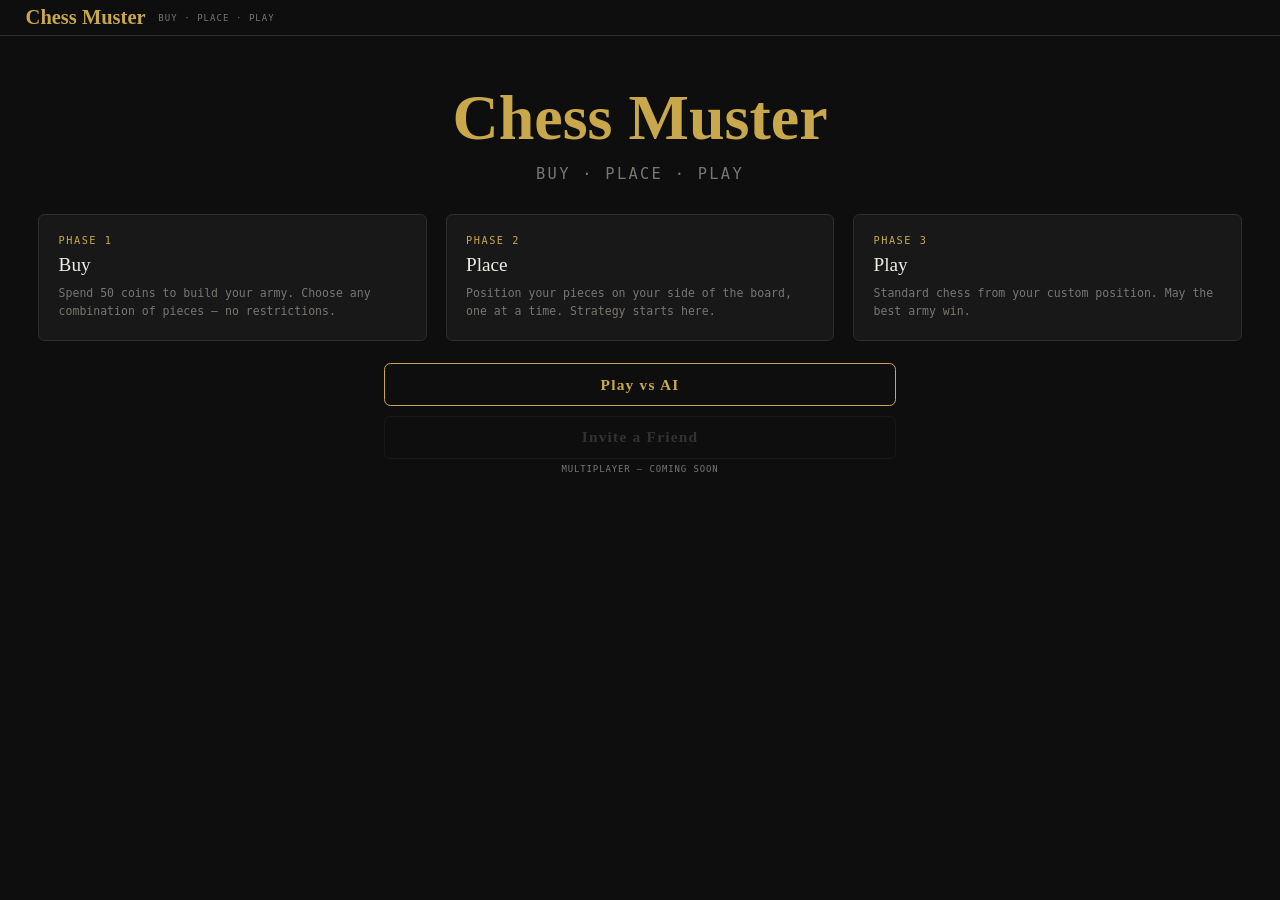
==== commit fa189b6f: "Add files via upload" ====
--- a/index.html
+++ b/index.html
@@ -74,25 +74,28 @@
 
 <!-- ─── PLACE SCREEN ───────────────────────────────────────── -->
 <div id="placeScreen" class="screen">
-  <div class="screen-title">Place your pieces</div>
   <div class="place-info">
-    <div id="nextPieceDisplay"></div>
     <div class="place-text">
       <div id="nextPieceLabel"></div>
       <div id="placeStatus">Loading...</div>
     </div>
   </div>
-  <div class="board-wrap">
-    <div class="board-coords-side" id="placeCoordsSide">
-      <span class="coord-side">8</span><span class="coord-side">7</span>
-      <span class="coord-side">6</span><span class="coord-side">5</span>
-      <span class="coord-side">4</span><span class="coord-side">3</span>
-      <span class="coord-side">2</span><span class="coord-side">1</span>
-    </div>
-    <div id="placeBoard" class="board"></div>
-    <div class="board-coords" id="placeCoordsBottom">
-      <span class="coord">a</span><span class="coord">b</span><span class="coord">c</span><span class="coord">d</span>
-      <span class="coord">e</span><span class="coord">f</span><span class="coord">g</span><span class="coord">h</span>
+  <div class="place-layout">
+    <!-- Left: unplaced pieces -->
+    <div id="placePiecePanel" class="place-piece-panel"></div>
+    <!-- Right: board -->
+    <div class="board-wrap">
+      <div class="board-coords-side" id="placeCoordsSide">
+        <span class="coord-side">8</span><span class="coord-side">7</span>
+        <span class="coord-side">6</span><span class="coord-side">5</span>
+        <span class="coord-side">4</span><span class="coord-side">3</span>
+        <span class="coord-side">2</span><span class="coord-side">1</span>
+      </div>
+      <div id="placeBoard" class="board"></div>
+      <div class="board-coords" id="placeCoordsBottom">
+        <span class="coord">a</span><span class="coord">b</span><span class="coord">c</span><span class="coord">d</span>
+        <span class="coord">e</span><span class="coord">f</span><span class="coord">g</span><span class="coord">h</span>
+      </div>
     </div>
   </div>
 </div>
--- a/css/style.css
+++ b/css/style.css
@@ -2,157 +2,131 @@
 
 @import url('https://fonts.googleapis.com/css2?family=Playfair+Display:wght@400;700;900&family=DM+Mono:wght@300;400;500&display=swap');
 
-/* ─── Variables ─────────────────────────────────────────────── */
 :root {
-  --bg:        #0e0e0e;
-  --surface:   #181818;
-  --surface2:  #222222;
-  --border:    #2e2e2e;
-  --accent:    #c9a84c;
-  --accent2:   #e8c97a;
-  --text:      #f0ede6;
-  --muted:     #7a7570;
-  --light-sq:  #f0d9b5;
-  --dark-sq:   #b58863;
-  --selected:  #f6f669;
-  --move-hint: rgba(20, 85, 30, 0.5);
-  --capture:   rgba(180, 30, 30, 0.6);
-  --check:     rgba(220, 40, 40, 0.75);
+  --bg:          #0e0e0e;
+  --surface:     #181818;
+  --surface2:    #222222;
+  --border:      #2e2e2e;
+  --accent:      #c9a84c;
+  --accent2:     #e8c97a;
+  --text:        #f0ede6;
+  --muted:       #7a7570;
+  --light-sq:    #f0d9b5;
+  --dark-sq:     #b58863;
+  --selected:    #f6f669;
+  --move-hint:   rgba(20, 85, 30, 0.5);
+  --check:       rgba(220, 40, 40, 0.75);
   --valid-place: rgba(80, 200, 120, 0.35);
-  --radius:    8px;
-  --header-h:  48px;
-  --status-h:  52px;
+  --radius:      clamp(4px, 0.5vw, 10px);
+  --panel-w:     clamp(160px, 16vw, 280px);
+  --header-h:    clamp(36px, 4vh, 56px);
+  --status-h:    clamp(36px, 4vh, 52px);
   --board-size: min(
-    calc(100vh - var(--header-h) - var(--status-h) - 5rem),
-    calc(100vw - 200px)
+    calc(100vh - var(--header-h) - var(--status-h) - 7rem),
+    calc(100vw - var(--panel-w) - 8rem)
   );
-}
-
-/* ─── Reset & base ──────────────────────────────────────────── */
+  --board-size-full: min(
+    calc(100vh - var(--header-h) - var(--status-h) - 7rem),
+    calc(100vw - 8rem)
+  );
+}
+
 *, *::before, *::after { box-sizing: border-box; margin: 0; padding: 0; }
 
 body {
   background: var(--bg);
   color: var(--text);
   font-family: 'DM Mono', monospace;
-  min-height: 100vh;
   height: 100vh;
+  overflow: hidden;
   display: flex;
   flex-direction: column;
   align-items: center;
-  overflow: hidden;
-}
-
-/* ─── Header ────────────────────────────────────────────────── */
+}
+
+/* ─── Header ─────────────────────────────────────────────── */
 header {
   width: 100%;
   height: var(--header-h);
-  padding: 0 2rem;
+  padding: 0 clamp(1rem, 2vw, 2.5rem);
   border-bottom: 1px solid var(--border);
   display: flex;
   align-items: center;
-  gap: 1.2rem;
+  gap: clamp(0.6rem, 1vw, 1.4rem);
   flex-shrink: 0;
 }
 
 header h1 {
   font-family: 'Playfair Display', serif;
-  font-size: 2rem;
+  font-size: clamp(1rem, 1.6vw, 2rem);
   font-weight: 900;
-  letter-spacing: 0.04em;
   color: var(--accent);
 }
 
 header span {
-  font-size: 0.82rem;
+  font-size: clamp(0.55rem, 0.7vw, 0.9rem);
   color: var(--muted);
   letter-spacing: 0.12em;
   text-transform: uppercase;
 }
 
-/* ─── Screens ───────────────────────────────────────────────── */
+/* ─── Screens ─────────────────────────────────────────────── */
 .screen {
   display: none;
   flex-direction: column;
   align-items: center;
   width: 100%;
-  max-width: 820px;
-  padding: 1.5rem 1.5rem 1.5rem;
-  gap: 1rem;
+  max-width: 1640px;
+  padding: clamp(1rem, 2vh, 2.5rem) clamp(1rem, 3vw, 4rem) clamp(1rem, 2vh, 3rem);
+  gap: clamp(0.8rem, 1.5vh, 2rem);
   flex: 1;
   overflow-y: auto;
 }
 
-#playScreen, #placeScreen {
-  max-width: 100%;
-  width: 100%;
-  padding: 0;
-  gap: 0;
-  justify-content: flex-start;
-  overflow: hidden;
-}
-
-#playScreen .board-wrap,
-#placeScreen .board-wrap {
-  margin: auto;
-  padding: 0.5rem 0;
-}
-
 .screen-title {
   font-family: 'Playfair Display', serif;
-  font-size: 1.6rem;
+  font-size: clamp(1.2rem, 2.5vw, 3.5rem);
   color: var(--accent2);
   letter-spacing: 0.06em;
-  text-align: center;
-}
-
-/* ─── Start Screen ──────────────────────────────────────────── */
-#startScreen {
-  gap: 2.5rem;
-}
+}
+
+/* ─── Start Screen ────────────────────────────────────────── */
+#startScreen { gap: clamp(1.2rem, 2.5vh, 3rem); }
 
 .start-hero {
-  display: flex;
-  flex-direction: column;
-  align-items: center;
-  gap: 1rem;
-  padding: 3rem 0 1rem;
+  display: flex; flex-direction: column; align-items: center;
+  gap: clamp(0.6rem, 1vh, 1.2rem);
+  padding: clamp(1rem, 3vh, 4rem) 0 clamp(0.5rem, 1vh, 1rem);
 }
 
 .start-hero h2 {
   font-family: 'Playfair Display', serif;
-  font-size: 3.5rem;
+  font-size: clamp(2rem, 5vw, 7rem);
   font-weight: 900;
   color: var(--accent);
-  letter-spacing: 0.05em;
 }
 
 .start-hero p {
-  font-size: 0.9rem;
+  font-size: clamp(0.7rem, 1.2vw, 1.8rem);
   color: var(--muted);
   letter-spacing: 0.15em;
   text-transform: uppercase;
 }
 
-.start-phases {
-  display: flex;
-  gap: 1.5rem;
-  width: 100%;
-}
+.start-phases { display: flex; gap: clamp(0.8rem, 1.5vw, 2.5rem); width: 100%; }
 
 .phase-card {
   flex: 1;
   background: var(--surface);
   border: 1px solid var(--border);
   border-radius: var(--radius);
-  padding: 1.5rem;
-  display: flex;
-  flex-direction: column;
-  gap: 0.6rem;
+  padding: clamp(0.8rem, 1.5vw, 2.8rem);
+  display: flex; flex-direction: column;
+  gap: clamp(0.4rem, 0.6vw, 1rem);
 }
 
 .phase-number {
-  font-size: 0.7rem;
+  font-size: clamp(0.55rem, 0.8vw, 1.4rem);
   color: var(--accent);
   letter-spacing: 0.15em;
   text-transform: uppercase;
@@ -160,438 +134,372 @@
 
 .phase-title {
   font-family: 'Playfair Display', serif;
-  font-size: 1.2rem;
+  font-size: clamp(0.9rem, 1.5vw, 2.4rem);
   color: var(--text);
 }
 
 .phase-desc {
-  font-size: 0.75rem;
+  font-size: clamp(0.65rem, 0.9vw, 1.5rem);
   color: var(--muted);
   line-height: 1.6;
 }
 
 .start-buttons {
-  display: flex;
-  flex-direction: column;
-  align-items: center;
-  gap: 1rem;
+  display: flex; flex-direction: column; align-items: center;
+  gap: clamp(0.6rem, 1vh, 1.8rem);
   width: 100%;
-  max-width: 360px;
-}
-
-/* ─── Buy timer ─────────────────────────────────────────────── */
-#buyTimer {
-  transition: color 0.3s;
-}
-
-#buyTimer.urgent {
-  color: #e53935;
-  animation: timerBlink 0.6s ease-in-out infinite;
-}
-
-@keyframes timerBlink {
-  0%, 100% { opacity: 1; }
-  50%       { opacity: 0.3; }
-}
-
-/* ─── Buy Screen ────────────────────────────────────────────── */
+  max-width: clamp(280px, 40vw, 720px);
+}
+
+/* ─── Buy Screen ──────────────────────────────────────────── */
 .buy-header {
-  display: flex;
-  gap: 2.5rem;
-  align-items: center;
-  background: var(--surface);
-  border: 1px solid var(--border);
+  display: flex; gap: clamp(1rem, 2vw, 3rem); align-items: center;
+  background: var(--surface); border: 1px solid var(--border);
   border-radius: var(--radius);
-  padding: 1.2rem 2rem;
+  padding: clamp(0.6rem, 1.2vw, 2rem) clamp(1rem, 2vw, 3.5rem);
   width: 100%;
 }
 
-.buy-stat {
-  display: flex;
-  flex-direction: column;
-  gap: 0.3rem;
-}
+.buy-stat { display: flex; flex-direction: column; gap: clamp(0.15rem, 0.3vw, 0.5rem); }
 
 .buy-stat-label {
-  font-size: 0.72rem;
+  font-size: clamp(0.55rem, 0.9vw, 1.4rem);
+  color: var(--muted); text-transform: uppercase; letter-spacing: 0.1em;
+}
+
+.buy-stat-value {
+  font-size: clamp(1rem, 2.2vw, 3.5rem);
+  color: var(--accent); font-weight: 500;
+}
+
+.king-row {
+  display: flex; align-items: center; gap: clamp(0.6rem, 1vw, 1.8rem);
+  background: var(--surface); border: 1px solid var(--border);
+  border-radius: var(--radius);
+  padding: clamp(0.5rem, 0.8vw, 1.5rem) clamp(0.8rem, 1.2vw, 2rem);
+  width: 100%;
+  font-size: clamp(0.6rem, 0.9vw, 1.6rem);
   color: var(--muted);
-  text-transform: uppercase;
-  letter-spacing: 0.1em;
-}
-
-.buy-stat-value {
-  font-size: 1.8rem;
+}
+
+.shop-grid {
+  display: grid; grid-template-columns: repeat(5, 1fr);
+  gap: clamp(0.5rem, 1vw, 2rem); width: 100%;
+}
+
+.shop-item {
+  background: var(--surface); border: 1px solid var(--border);
+  border-radius: var(--radius);
+  padding: clamp(0.6rem, 1vw, 2.2rem) clamp(0.3rem, 0.5vw, 1rem);
+  display: flex; flex-direction: column; align-items: center;
+  gap: clamp(0.3rem, 0.6vw, 1rem);
+  transition: border-color 0.15s;
+}
+
+.shop-item:not(.disabled):hover { border-color: var(--accent); }
+.shop-item.disabled { opacity: 0.35; }
+.shop-piece { display: flex; justify-content: center; }
+
+.shop-name {
+  font-size: clamp(0.55rem, 0.8vw, 1.5rem);
+  color: var(--muted); text-transform: uppercase; letter-spacing: 0.08em;
+}
+
+.shop-cost {
+  font-size: clamp(0.6rem, 0.9vw, 1.7rem);
   color: var(--accent);
-  font-weight: 500;
-}
-
-.king-row {
-  display: flex;
-  align-items: center;
-  gap: 0.8rem;
-  background: var(--surface);
-  border: 1px solid var(--border);
-  border-radius: var(--radius);
-  padding: 0.8rem 1.2rem;
-  width: 100%;
-  font-size: 0.8rem;
-  color: var(--muted);
-}
-
-.shop-grid {
-  display: grid;
-  grid-template-columns: repeat(5, 1fr);
-  gap: 1rem;
-  width: 100%;
-}
-
-.shop-item {
-  background: var(--surface);
-  border: 1px solid var(--border);
-  border-radius: var(--radius);
-  padding: 1.2rem 0.6rem;
-  display: flex;
-  flex-direction: column;
-  align-items: center;
-  gap: 0.6rem;
-  transition: border-color 0.15s;
-}
-
-.shop-item:not(.disabled):hover {
-  border-color: var(--accent);
-}
-
-.shop-item.disabled { opacity: 0.35; }
-
-.shop-piece img,
-.purchase-list img,
-.king-row img,
-.place-info img,
-#promotionPicker img {
-  width: 52px;
-  height: 52px;
-  object-fit: contain;
-  display: block;
-}
-
-.shop-name {
-  font-size: 0.75rem;
-  color: var(--muted);
-  text-transform: uppercase;
-  letter-spacing: 0.08em;
-}
-
-.shop-cost {
-  font-size: 0.85rem;
-  color: var(--accent);
 }
 
 .shop-btn {
-  background: var(--surface2);
-  border: 1px solid var(--border);
-  color: var(--text);
+  background: var(--surface2); border: 1px solid var(--border); color: var(--text);
   font-family: 'DM Mono', monospace;
-  font-size: 0.78rem;
-  padding: 0.4rem 0.9rem;
-  border-radius: 4px;
-  cursor: pointer;
-  transition: background 0.15s, border-color 0.15s;
-}
-
-.shop-btn:not([disabled]):hover {
-  background: var(--accent);
-  color: #000;
-  border-color: var(--accent);
-}
-
+  font-size: clamp(0.55rem, 0.8vw, 1.6rem);
+  padding: clamp(0.25rem, 0.4vw, 0.8rem) clamp(0.5rem, 0.8vw, 1.8rem);
+  border-radius: 4px; cursor: pointer; transition: background 0.15s, border-color 0.15s;
+}
+
+.shop-btn:not([disabled]):hover { background: var(--accent); color: #000; border-color: var(--accent); }
 .shop-btn[disabled] { cursor: not-allowed; }
 
-/* Purchased pieces */
-.purchase-section {
-  width: 100%;
-}
+.purchase-section { width: 100%; }
 
 .purchase-label {
-  font-size: 0.72rem;
-  color: var(--muted);
-  text-transform: uppercase;
-  letter-spacing: 0.1em;
-  margin-bottom: 0.6rem;
+  font-size: clamp(0.55rem, 0.8vw, 1.4rem);
+  color: var(--muted); text-transform: uppercase; letter-spacing: 0.1em;
+  margin-bottom: clamp(0.4rem, 0.6vw, 1rem);
 }
 
 .purchase-list {
-  display: flex;
-  flex-wrap: wrap;
-  gap: 0.5rem;
-  min-height: 72px;
-  background: var(--surface);
-  border: 1px solid var(--border);
-  border-radius: var(--radius);
-  padding: 0.6rem;
-}
-
-.purchased-piece {
-  cursor: pointer;
-  transition: opacity 0.15s;
-  border-radius: 3px;
-}
-
+  display: flex; flex-wrap: wrap; gap: clamp(0.3rem, 0.5vw, 0.9rem);
+  min-height: clamp(52px, 8vh, 130px);
+  background: var(--surface); border: 1px solid var(--border);
+  border-radius: var(--radius); padding: clamp(0.4rem, 0.6vw, 1rem);
+}
+
+.purchased-piece { cursor: pointer; transition: opacity 0.15s; border-radius: 3px; }
 .purchased-piece:hover { opacity: 0.6; }
 
-/* ─── Buttons ───────────────────────────────────────────────── */
+/* ─── Buy timer ───────────────────────────────────────────── */
+#buyTimer { transition: color 0.3s; }
+#buyTimer.urgent { color: #e53935; animation: timerBlink 0.6s ease-in-out infinite; }
+@keyframes timerBlink { 0%, 100% { opacity: 1; } 50% { opacity: 0.3; } }
+
+/* ─── Buttons ─────────────────────────────────────────────── */
 .btn {
   font-family: 'Playfair Display', serif;
-  font-size: 1.05rem;
-  font-weight: 700;
-  letter-spacing: 0.08em;
-  padding: 0.9rem 2.6rem;
-  border: 1px solid var(--accent);
-  background: transparent;
-  color: var(--accent);
-  border-radius: var(--radius);
-  cursor: pointer;
-  transition: background 0.15s, color 0.15s;
-  width: 100%;
-}
-
-.btn:hover:not([disabled]) {
-  background: var(--accent);
-  color: #000;
-}
-
+  font-size: clamp(0.8rem, 1.2vw, 1.6rem);
+  font-weight: 700; letter-spacing: 0.08em;
+  padding: clamp(0.6rem, 0.9vw, 1.4rem) clamp(1rem, 2vw, 3rem);
+  border: 1px solid var(--accent); background: transparent; color: var(--accent);
+  border-radius: var(--radius); cursor: pointer;
+  transition: background 0.15s, color 0.15s; width: 100%;
+}
+
+.btn:hover:not([disabled]) { background: var(--accent); color: #000; }
 .btn[disabled] { opacity: 0.35; cursor: not-allowed; }
-
-.btn-ghost {
-  border-color: var(--border);
+.btn-ghost { border-color: var(--border); color: var(--muted); }
+.btn-ghost:hover:not([disabled]) { background: var(--surface2); color: var(--text); }
+.btn-disabled { border-color: var(--border); color: var(--muted); opacity: 0.4; cursor: not-allowed; }
+.btn-soon {
+  font-size: clamp(0.5rem, 0.7vw, 0.9rem);
+  color: var(--muted); letter-spacing: 0.1em;
+  text-transform: uppercase; margin-top: clamp(-0.5rem, -0.5vh, -0.3rem);
+}
+
+/* ─── Place Screen ────────────────────────────────────────── */
+#placeScreen {
+  max-width: 100%; width: 100%; padding: 0; gap: 0; overflow: hidden;
+}
+
+#placeScreen .board          { width: var(--board-size-full); height: var(--board-size-full); }
+#placeScreen .board-wrap     { width: var(--board-size-full); }
+#placeScreen .board-coords   { width: var(--board-size-full); }
+#placeScreen .board-coords-side { height: var(--board-size-full); }
+#placeScreen .square {
+  width: calc(var(--board-size-full) / 8);
+  height: calc(var(--board-size-full) / 8);
+}
+
+.place-info {
+  display: flex; align-items: center; gap: clamp(0.5rem, 1vw, 1.2rem);
+  width: 100%; height: var(--status-h); background: var(--surface);
+  border-bottom: 1px solid var(--border);
+  padding: 0 clamp(0.6rem, 1.2vw, 1.5rem); flex-shrink: 0;
+}
+
+.place-text { display: flex; flex-direction: column; gap: 0.1rem; }
+
+#nextPieceLabel {
+  font-size: clamp(0.55rem, 0.8vw, 1rem);
+  color: var(--accent); text-transform: uppercase; letter-spacing: 0.1em;
+}
+
+#placeStatus {
+  font-size: clamp(0.6rem, 0.85vw, 1.1rem);
+  color: var(--text);
+}
+
+#nextPieceDisplay { display: flex; flex-wrap: wrap; gap: 0.3rem; align-items: center; }
+
+.place-piece-option {
+  cursor: pointer; border: 2px solid var(--border); border-radius: 4px;
+  padding: 1px; transition: border-color 0.15s, background 0.15s;
+}
+
+.place-piece-option:hover { border-color: var(--accent); background: var(--surface2); }
+.place-piece-option.selected-piece { border-color: var(--selected); background: rgba(246,246,105,0.12); }
+.place-piece-option img { width: clamp(24px, 3vw, 44px); height: clamp(24px, 3vw, 44px); }
+
+/* ─── Play Screen — side-by-side layout ───────────────────── */
+#playScreen {
+  max-width: 100%; width: 100%; padding: 0; gap: 0;
+  overflow: hidden; flex-direction: row !important; align-items: stretch;
+}
+
+.play-board-col {
+  display: flex; flex-direction: column; flex: 1; min-width: 0; overflow: hidden;
+}
+
+.play-info {
+  display: flex; justify-content: space-between; align-items: center;
+  width: 100%; height: var(--status-h); background: var(--surface);
+  border-bottom: 1px solid var(--border);
+  padding: 0 clamp(0.6rem, 1.2vw, 1.5rem); flex-shrink: 0;
+}
+
+#playStatus {
+  font-size: clamp(0.6rem, 0.85vw, 1.1rem);
+  color: var(--accent2); letter-spacing: 0.05em;
+}
+
+.material-count {
+  font-size: clamp(0.55rem, 0.75vw, 1rem);
+  color: var(--muted); display: flex; gap: clamp(0.5rem, 1vw, 1.2rem);
+}
+
+.play-board-col .board-wrap {
+  flex: 1; display: flex; flex-direction: column;
+  align-items: center; justify-content: center;
+  padding: clamp(0.3rem, 0.5vw, 0.8rem) clamp(0.3rem, 0.5vw, 0.8rem) clamp(0.3rem, 0.5vw, 0.8rem) clamp(1rem, 2vw, 2rem);
+}
+
+/* ─── Side panel ──────────────────────────────────────────── */
+.play-panel {
+  width: var(--panel-w); flex-shrink: 0;
+  background: var(--surface); border-left: 1px solid var(--border);
+  display: flex; flex-direction: column; overflow: hidden;
+}
+
+.panel-section { display: flex; flex-direction: column; }
+
+.panel-label {
+  font-size: clamp(0.55rem, 0.7vw, 0.9rem);
+  color: var(--muted); text-transform: uppercase; letter-spacing: 0.12em;
+  padding: clamp(0.4rem, 0.7vh, 0.9rem) clamp(0.6rem, 1vw, 1.2rem) clamp(0.3rem, 0.5vh, 0.6rem);
+  border-bottom: 1px solid var(--border);
+}
+
+.panel-moves { flex: 1; overflow: hidden; display: flex; flex-direction: column; }
+.move-list { overflow-y: auto; padding: 0.4rem 0; flex: 1; }
+
+.move-row {
+  display: grid; grid-template-columns: clamp(20px, 2vw, 32px) 1fr 1fr;
+  font-size: clamp(0.6rem, 0.75vw, 1rem);
+  border-bottom: 1px solid rgba(255,255,255,0.03);
+}
+
+.move-row:hover { background: var(--surface2); }
+
+.move-num {
   color: var(--muted);
-}
-
-.btn-ghost:hover:not([disabled]) {
-  background: var(--surface2);
-  color: var(--text);
-}
-
-.btn-disabled {
-  border-color: var(--border);
-  color: var(--muted);
-  opacity: 0.4;
-  cursor: not-allowed;
-  position: relative;
-}
-
-.btn-soon {
-  font-size: 0.65rem;
-  color: var(--muted);
-  letter-spacing: 0.1em;
-  text-transform: uppercase;
-  margin-top: -0.8rem;
-}
-
-/* ─── Place piece selector ──────────────────────────────────── */
-#nextPieceDisplay {
-  display: flex;
-  flex-wrap: wrap;
-  gap: 0.4rem;
-  align-items: center;
-}
-
-.place-piece-option {
-  cursor: pointer;
-  border: 2px solid var(--border);
-  border-radius: 4px;
-  padding: 2px;
-  transition: border-color 0.15s, background 0.15s;
-}
-
-.place-piece-option:hover {
-  border-color: var(--accent);
-  background: var(--surface2);
-}
-
-.place-piece-option.selected-piece {
-  border-color: var(--selected);
-  background: rgba(246, 246, 105, 0.15);
-}
-
-.place-piece-option img {
-  width: 40px;
-  height: 40px;
-}
-
-/* ─── Place Screen ──────────────────────────────────────────── */
-.place-info {
-  display: flex;
-  align-items: center;
-  gap: 1.2rem;
-  width: 100%;
-  height: var(--status-h);
-  background: var(--surface);
-  border-bottom: 1px solid var(--border);
-  padding: 0 1.4rem;
+  padding: clamp(0.2rem, 0.3vh, 0.4rem) clamp(0.3rem, 0.5vw, 0.6rem);
+  font-size: clamp(0.55rem, 0.7vw, 0.9rem);
+}
+
+.move-cell {
+  padding: clamp(0.2rem, 0.3vh, 0.4rem) clamp(0.25rem, 0.4vw, 0.5rem);
+  cursor: pointer; border-radius: 2px;
+  transition: background 0.1s, color 0.1s; color: var(--text);
+}
+
+.move-cell:hover { background: var(--surface2); color: var(--accent2); }
+.move-cell.current { background: var(--accent); color: #000; border-radius: 3px; }
+
+/* ─── Nav buttons ─────────────────────────────────────────── */
+.panel-nav { display: flex; border-top: 1px solid var(--border); border-bottom: 1px solid var(--border); }
+
+.nav-btn {
+  flex: 1; background: transparent; border: none; color: var(--muted);
+  font-size: clamp(0.7rem, 0.9vw, 1.1rem);
+  padding: clamp(0.4rem, 0.6vh, 0.8rem) 0; cursor: pointer;
+  transition: background 0.15s, color 0.15s; border-right: 1px solid var(--border);
+}
+
+.nav-btn:last-child { border-right: none; }
+.nav-btn:hover { background: var(--surface2); color: var(--text); }
+
+/* ─── Action buttons ──────────────────────────────────────── */
+.panel-actions {
+  display: flex; flex-direction: column;
+  gap: clamp(0.3rem, 0.5vh, 0.6rem);
+  padding: clamp(0.5rem, 0.8vh, 1rem);
+}
+
+.action-btn {
+  background: var(--surface2); border: 1px solid var(--border); color: var(--text);
+  font-family: 'DM Mono', monospace;
+  font-size: clamp(0.6rem, 0.8vw, 1rem);
+  padding: clamp(0.35rem, 0.5vh, 0.7rem) clamp(0.6rem, 1vw, 1.2rem);
+  border-radius: var(--radius); cursor: pointer;
+  transition: background 0.15s, border-color 0.15s; text-align: center;
+}
+
+.action-btn:hover { background: var(--border); }
+.resign-btn:hover { border-color: #e53935; color: #e53935; }
+
+/* ─── Board ───────────────────────────────────────────────── */
+.board-wrap { position: relative; }
+
+.board {
+  display: grid; grid-template-columns: repeat(8, 1fr);
+  width: var(--board-size); height: var(--board-size);
+  border: 2px solid var(--border); overflow: hidden;
+  box-shadow: 0 4px 32px rgba(0,0,0,0.6); flex-shrink: 0;
+}
+
+.square {
+  display: flex; align-items: center; justify-content: center;
+  position: relative; overflow: hidden;
+  width: calc(var(--board-size) / 8);
+  height: calc(var(--board-size) / 8);
   flex-shrink: 0;
 }
 
-#nextPieceLabel {
-  font-size: 0.8rem;
-  color: var(--accent);
-  text-transform: uppercase;
-  letter-spacing: 0.1em;
-}
-
-#placeStatus {
-  font-size: 0.85rem;
-  color: var(--text);
-}
-
-/* ─── Board ─────────────────────────────────────────────────── */
-.board-wrap {
-  position: relative;
-  width: var(--board-size);
-  flex-shrink: 0;
-}
-
-.board {
-  display: grid;
-  grid-template-columns: repeat(8, 1fr);
-  width: var(--board-size);
-  height: var(--board-size);
-  border: 2px solid var(--border);
-  border-radius: 2px;
-  overflow: hidden;
-  box-shadow: 0 8px 48px rgba(0,0,0,0.7);
-  flex-shrink: 0;
-}
-
-.square {
-  display: flex;
-  align-items: center;
-  justify-content: center;
-  cursor: default;
-  position: relative;
-  width: 100%;
-  aspect-ratio: 1;
-  overflow: hidden;
-}
-
 .square img {
-  width: 85%;
-  height: 85%;
-  object-fit: contain;
-  display: block;
-  pointer-events: none;
-  user-select: none;
+  width: 85%; height: 85%; object-fit: contain;
+  display: block; pointer-events: none; user-select: none;
 }
 
 .square.light { background: var(--light-sq); }
 .square.dark  { background: var(--dark-sq); }
-
 .square.selected { outline: 3px solid var(--selected); outline-offset: -3px; }
 
 .square.move-hint::after {
-  content: '';
-  position: absolute;
-  width: 32%;
-  height: 32%;
-  background: var(--move-hint);
-  border-radius: 50%;
-  pointer-events: none;
-}
-
+  content: ''; position: absolute; width: 32%; height: 32%;
+  background: var(--move-hint); border-radius: 50%; pointer-events: none;
+}
+
+.square.last-move    { background: rgba(155, 199, 0, 0.41) !important; }
 .square.capture-hint { outline: 3px solid rgba(180,30,30,0.7); outline-offset: -3px; }
-
-.square.in-check { background: var(--check) !important; }
-
-.square.valid-place {
-  background-color: var(--valid-place) !important;
-  cursor: pointer;
-}
-
-.square.valid-place:hover { filter: brightness(1.15); }
-
-/* Board coords */
+.square.in-check     { background: var(--check) !important; }
+.square.valid-place  { background-color: var(--valid-place) !important; cursor: pointer; }
+.square.valid-place:hover { filter: brightness(1.12); }
+
 .board-coords {
-  display: grid;
-  grid-template-columns: repeat(8, 1fr);
-  width: var(--board-size);
+  display: grid; grid-template-columns: repeat(8, 1fr); width: var(--board-size);
 }
 
 .coord {
   text-align: center;
-  font-size: 0.7rem;
+  font-size: clamp(0.45rem, 0.6vw, 0.8rem);
+  color: var(--muted); padding: 2px 0;
+}
+
+.board-coords-side {
+  position: absolute; left: clamp(-16px, -1.5vw, -12px); top: 0;
+  height: var(--board-size); display: flex; flex-direction: column; justify-content: space-around;
+}
+
+.coord-side {
+  font-size: clamp(0.45rem, 0.6vw, 0.8rem);
   color: var(--muted);
-  padding: 3px 0;
-  font-family: 'DM Mono', monospace;
-}
-
-.board-coords-side {
-  position: absolute;
-  left: -22px;
-  top: 0;
-  height: var(--board-size);
-  display: flex;
-  flex-direction: column;
-  justify-content: space-around;
-}
-
-.coord-side {
-  font-size: 0.7rem;
-  color: var(--muted);
-  font-family: 'DM Mono', monospace;
-}
-
-/* ─── Play Screen ───────────────────────────────────────────── */
-.play-info {
-  display: flex;
-  justify-content: space-between;
-  align-items: center;
-  width: 100%;
-  height: var(--status-h);
-  background: var(--surface);
-  border-bottom: 1px solid var(--border);
-  padding: 0 1.4rem;
-  flex-shrink: 0;
-}
-
-#playStatus {
-  font-size: 0.85rem;
-  color: var(--accent2);
-  letter-spacing: 0.06em;
-}
-
-.material-count {
-  font-size: 0.75rem;
-  color: var(--muted);
-  display: flex;
-  gap: 1rem;
-}
-
-/* ─── Promotion picker ──────────────────────────────────────── */
+}
+
+/* ─── Outside-board imgs ──────────────────────────────────── */
+.shop-piece img, .purchase-list img, .king-row img {
+  width: clamp(40px, 6vw, 100px);
+  height: clamp(40px, 6vw, 100px);
+  object-fit: contain; display: block;
+}
+
+/* ─── Promotion picker ────────────────────────────────────── */
 #promotionPicker {
-  display: none;
-  position: fixed;
-  top: 50%;
-  left: 50%;
-  transform: translate(-50%, -50%);
-  background: var(--surface);
-  border: 1px solid var(--accent);
-  border-radius: var(--radius);
-  padding: 1.2rem;
-  gap: 0.6rem;
-  z-index: 100;
-  box-shadow: 0 12px 48px rgba(0,0,0,0.8);
+  display: none; position: fixed; top: 50%; left: 50%;
+  transform: translate(-50%, -50%); background: var(--surface);
+  border: 1px solid var(--accent); border-radius: var(--radius);
+  padding: clamp(0.6rem, 1vw, 1.2rem); gap: 0.5rem;
+  z-index: 100; box-shadow: 0 12px 48px rgba(0,0,0,0.8);
 }
 
 .promo-piece {
-  cursor: pointer;
-  padding: 0.5rem;
-  border-radius: 4px;
-  border: 1px solid var(--border);
-  transition: border-color 0.15s;
+  cursor: pointer; padding: clamp(0.3rem, 0.4vw, 0.5rem);
+  border-radius: 4px; border: 1px solid var(--border); transition: border-color 0.15s;
 }
 
 .promo-piece:hover { border-color: var(--accent); background: var(--surface2); }
-
-/* ─── Scrollbar ─────────────────────────────────────────────── */
-::-webkit-scrollbar { width: 6px; }
+.promo-piece img { width: clamp(36px, 4vw, 60px); height: clamp(36px, 4vw, 60px); }
+
+/* ─── Scrollbar ───────────────────────────────────────────── */
+::-webkit-scrollbar { width: 4px; }
 ::-webkit-scrollbar-track { background: var(--bg); }
-::-webkit-scrollbar-thumb { background: var(--border); border-radius: 3px; }
+::-webkit-scrollbar-thumb { background: var(--border); border-radius: 2px; }
